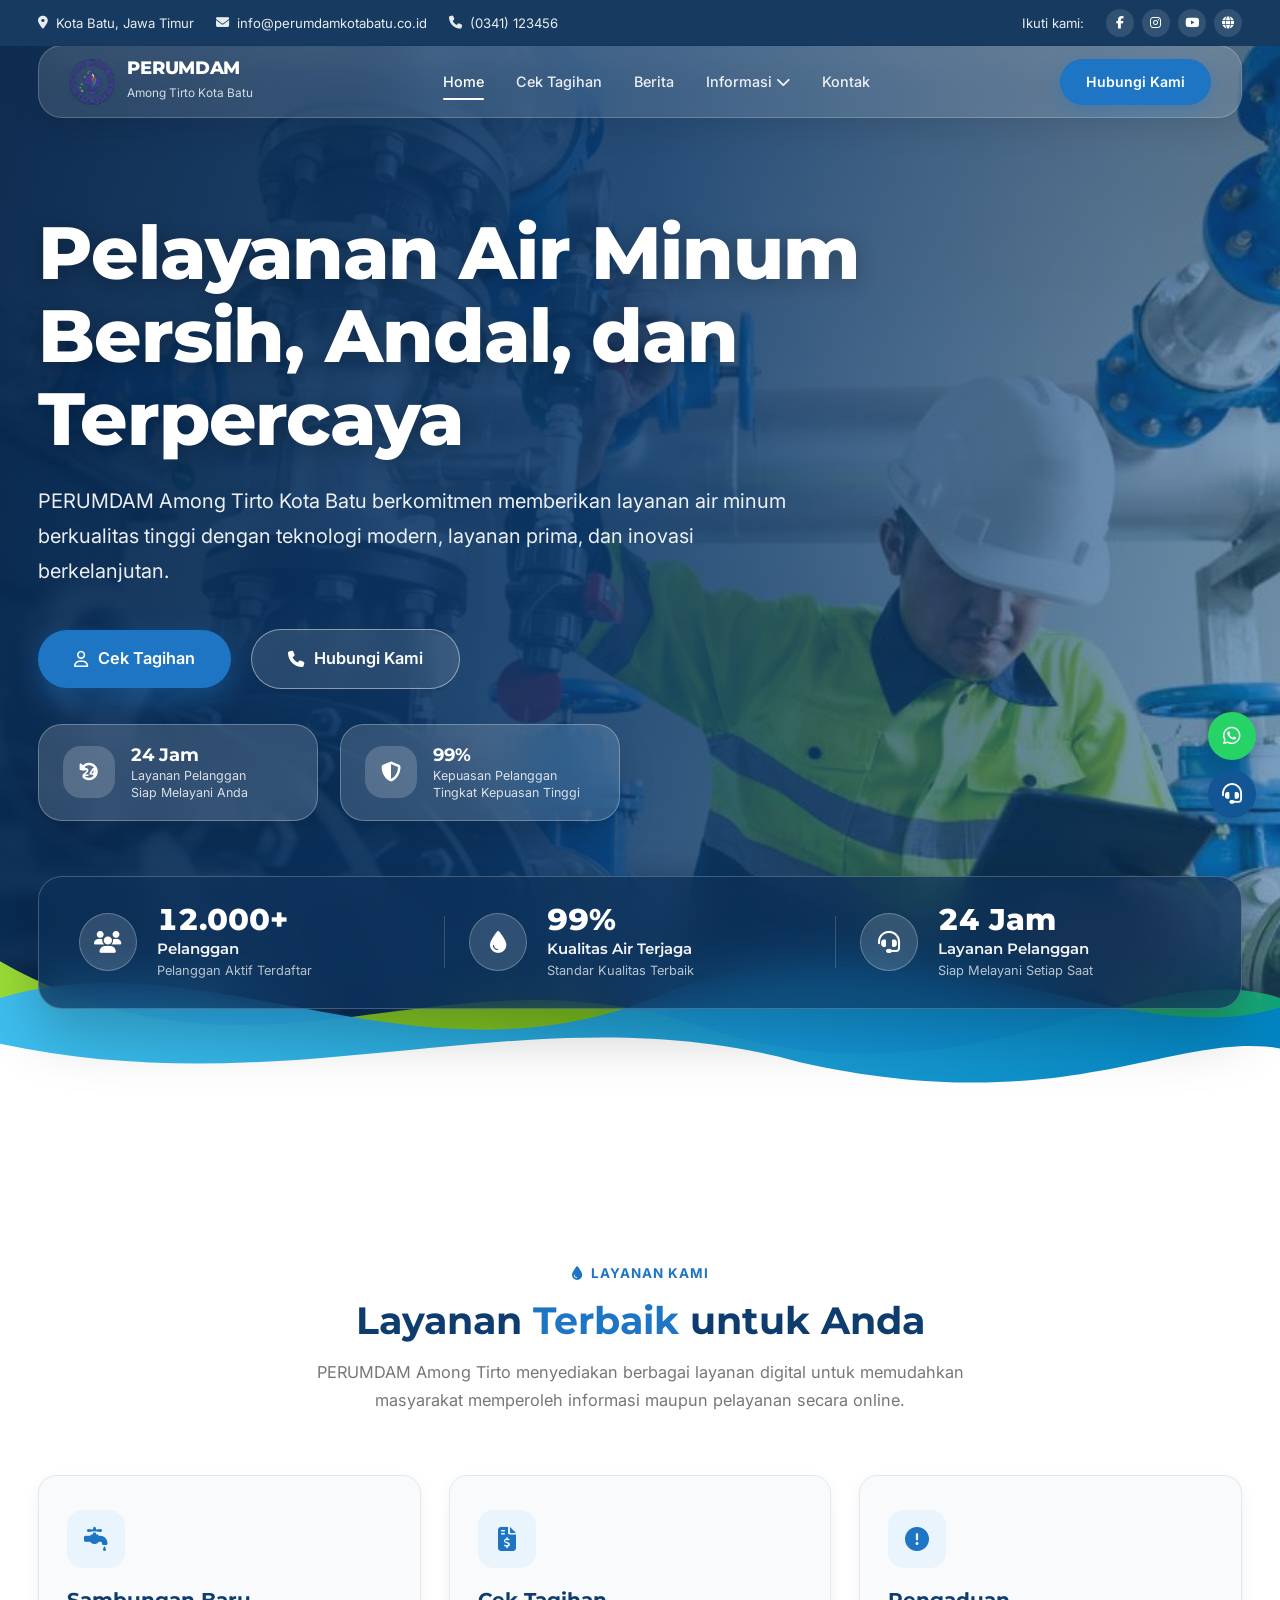
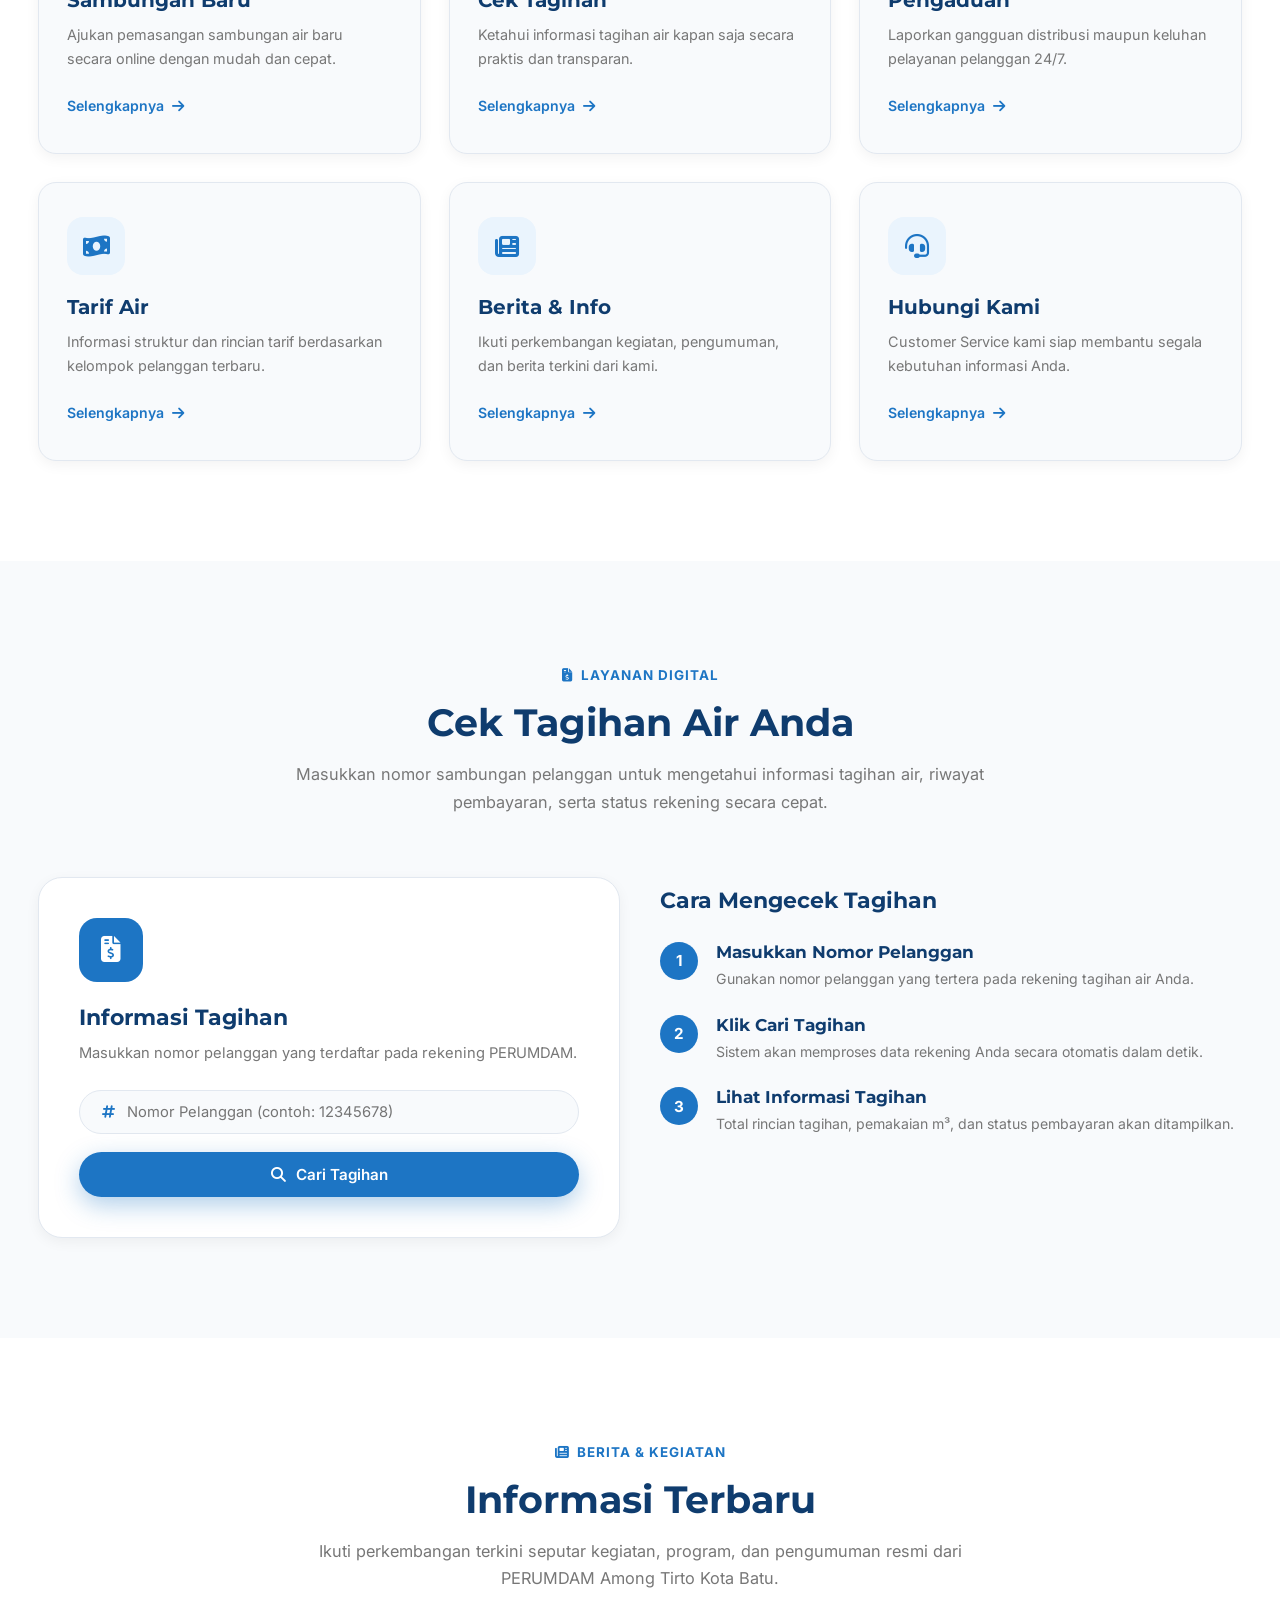
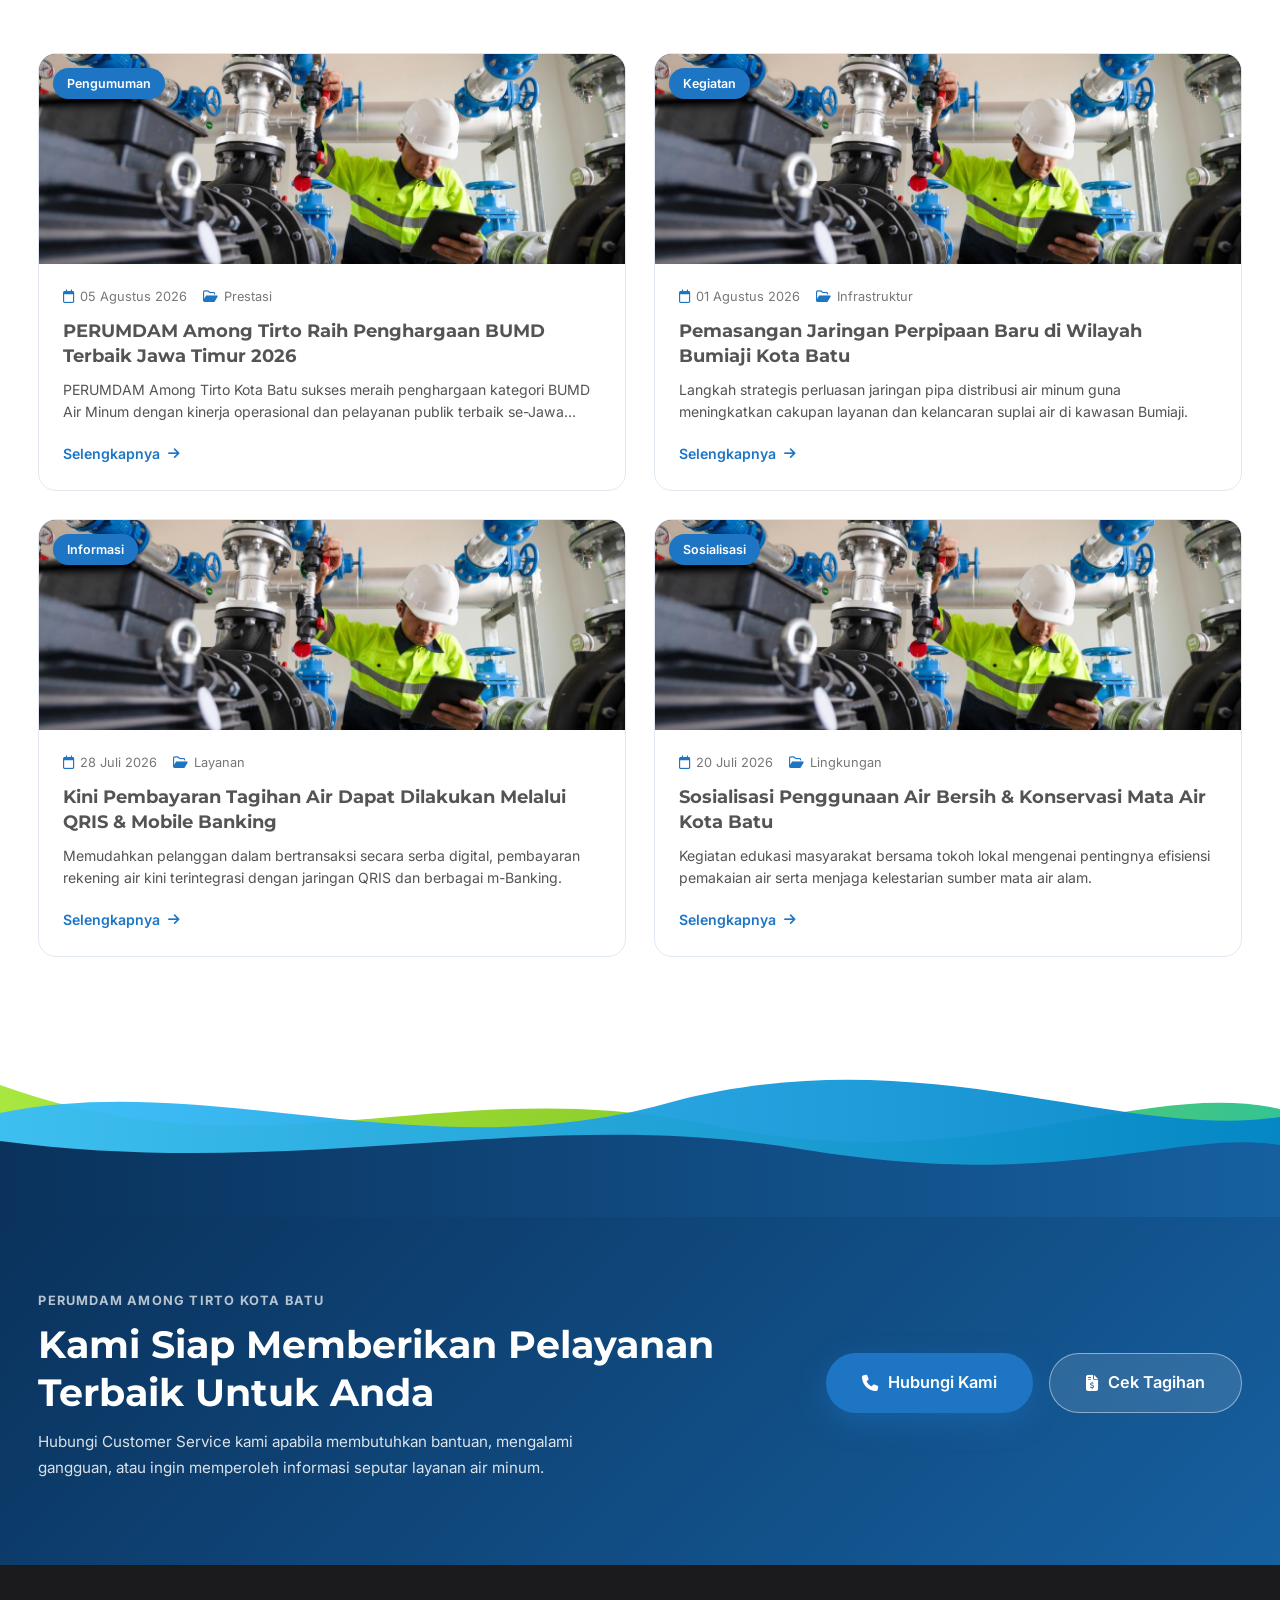
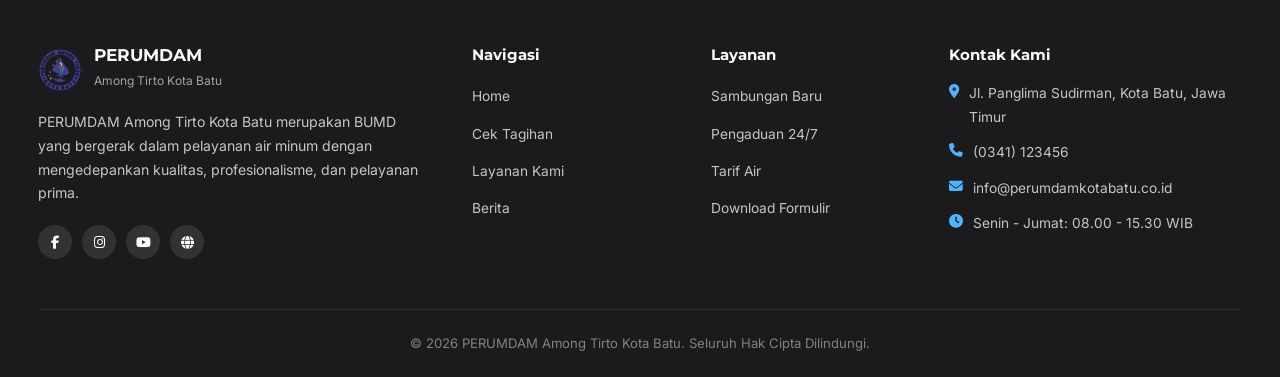
==== index.html @ b715a470 "first commit" ====
<!DOCTYPE html>
<html lang="id">

<head>

    <meta charset="UTF-8">

    <meta name="viewport" content="width=device-width, initial-scale=1.0">

    <title>PERUMDAM Among Tirto Kota Batu</title>

    <meta name="description" content="Website Resmi PERUMDAM Among Tirto Kota Batu">

    <link rel="icon" href="assets/images/logo-pdam.png">

    <!-- Font -->

    <link rel="preconnect" href="https://fonts.googleapis.com">

    <link rel="preconnect" href="https://fonts.gstatic.com" crossorigin>

    <link
        href="https://fonts.googleapis.com/css2?family=Montserrat:wght@500;600;700;800&family=Inter:wght@300;400;500;600;700&display=swap"
        rel="stylesheet">

    <!-- Font Awesome -->

    <link rel="stylesheet" href="https://cdnjs.cloudflare.com/ajax/libs/font-awesome/6.7.2/css/all.min.css">

    <!-- CSS -->

    <link rel="stylesheet" href="assets/css/style.css">

</head>

<body>

    <!-- ==========================================
                    LOADER
    =========================================== -->

    <div class="loader">

        <span></span>

        <p>Memuat Website...</p>

    </div>

    <!-- ==========================================
                SCROLL PROGRESS
    =========================================== -->

    <div class="scroll-progress"></div>

    <!-- ==========================================
                    TOPBAR
    =========================================== -->

    <div class="topbar">

        <div class="container topbar-content">

            <div class="topbar-left">

                <span>

                    <i class="fa-solid fa-location-dot"></i>

                    Kota Batu, Jawa Timur

                </span>

                <a href="mailto:info@perumdamkotabatu.co.id">

                    <i class="fa-solid fa-envelope"></i>

                    info@perumdamkotabatu.co.id

                </a>

                <a href="tel:0341123456">

                    <i class="fa-solid fa-phone"></i>

                    (0341) 123456

                </a>

            </div>

            <div class="topbar-right">

                <span>Ikuti kami:</span>

                <div class="social-media">

                    <a href="#" aria-label="Facebook">

                        <i class="fab fa-facebook-f"></i>

                    </a>

                    <a href="#" aria-label="Instagram">

                        <i class="fab fa-instagram"></i>

                    </a>

                    <a href="#" aria-label="Youtube">

                        <i class="fab fa-youtube"></i>

                    </a>

                    <a href="#" aria-label="Website">

                        <i class="fa-solid fa-globe"></i>

                    </a>

                </div>

            </div>

        </div>

    </div>

    <!-- ==========================================
                    HEADER
    =========================================== -->

    <header class="header">

        <div class="container">

            <nav class="navbar">

                <!-- Brand -->

                <a href="#home" class="brand">

                    <img src="assets/images/logo-pdam.png" alt="PERUMDAM Logo">

                    <div class="brand-text">

                        <h2>PERUMDAM</h2>

                        <span>Among Tirto Kota Batu</span>

                    </div>

                </a>

                <!-- Menu -->

                <ul class="nav-menu">

                    <li>

                        <a href="#home" class="active">

                            Home

                        </a>

                    </li>

                    <li>

                        <a href="#billing">

                            Cek Tagihan

                        </a>

                    </li>

                    <li>

                        <a href="#news">

                            Berita

                        </a>

                    </li>

                    <li class="dropdown">

                        <a href="#">

                            Informasi

                            <i class="fa-solid fa-chevron-down"></i>

                        </a>

                        <ul class="dropdown-menu">

                            <li>

                                <a href="profil.html">

                                    <div class="dropdown-icon">
                                        <i class="fa-solid fa-building-user"></i>
                                    </div>

                                    <div class="dropdown-text">
                                        <span>Profil Perusahaan</span>
                                        <small>Visi, misi &amp; sejarah PERUMDAM</small>
                                    </div>

                                </a>

                            </li>

                            <li>

                                <a href="struktur.html">

                                    <div class="dropdown-icon">
                                        <i class="fa-solid fa-sitemap"></i>
                                    </div>

                                    <div class="dropdown-text">
                                        <span>Struktur Organisasi</span>
                                        <small>Bagan manajemen &amp; jajaran direksi</small>
                                    </div>

                                </a>

                            </li>

                            <li>

                                <a href="tarif.html">

                                    <div class="dropdown-icon">
                                        <i class="fa-solid fa-droplet"></i>
                                    </div>

                                    <div class="dropdown-text">
                                        <span>Tarif Air</span>
                                        <small>Golongan &amp; rincian tarif pelanggan</small>
                                    </div>

                                </a>

                            </li>

                            <li>

                                <a href="pengumuman.html">

                                    <div class="dropdown-icon">
                                        <i class="fa-solid fa-bullhorn"></i>
                                    </div>

                                    <div class="dropdown-text">
                                        <span>Pengumuman</span>
                                        <small>Informasi resmi &amp; edaran terbaru</small>
                                    </div>

                                </a>

                            </li>

                        </ul>

                    </li>

                    <li>

                        <a href="#footer">

                            Kontak

                        </a>

                    </li>

                </ul>

                <!-- CTA -->

                <a href="#footer" class="btn-navbar-cta">

                    Hubungi Kami

                </a>

                <!-- Mobile -->

                <div class="hamburger">

                    <span></span>

                    <span></span>

                    <span></span>

                </div>

            </nav>

        </div>

    </header>

    <!-- ==========================================
                    HERO
    =========================================== -->

    <section id="home" class="hero">

        <!-- Background Image Layer -->

        <div class="hero-bg"></div>

        <!-- Gradient Overlay Layer -->

        <div class="hero-overlay"></div>

        <div class="container hero-container">

            <div class="hero-content">

                <!-- LEFT SIDE -->

                <div class="hero-left">


                    <h1>

                        Pelayanan Air Minum

                        Bersih, Andal,

                        dan Terpercaya

                    </h1>

                    <p>

                        PERUMDAM Among Tirto Kota Batu berkomitmen memberikan
                        layanan air minum berkualitas tinggi dengan teknologi modern,
                        layanan prima, dan inovasi berkelanjutan.

                    </p>

                    <div class="hero-button">

                        <a href="#billing" class="btn-hero-primary">

                            <i class="fa-regular fa-user"></i>

                            Cek Tagihan

                        </a>

                        <a href="#footer" class="btn-hero-glass">

                            <i class="fa-solid fa-phone"></i>

                            Hubungi Kami

                        </a>

                    </div>

                </div>

                <!-- RIGHT SIDE — Floating Cards -->

                <div class="hero-right-cards">

                    <!-- Floating Card 1 -->

                    <div class="glass-card card-24h">

                        <div class="glass-card-icon">

                            <i class="fa-solid fa-rotate-left"></i>

                            <span>24</span>

                        </div>

                        <div class="glass-card-info">

                            <h4>24 Jam</h4>

                            <p>Layanan Pelanggan<br>Siap Melayani Anda</p>

                        </div>

                    </div>

                    <!-- Floating Card 2 -->

                    <div class="glass-card card-satisfaction">

                        <div class="glass-card-icon">

                            <i class="fa-solid fa-shield-halved"></i>

                        </div>

                        <div class="glass-card-info">

                            <h4>99%</h4>

                            <p>Kepuasan Pelanggan<br>Tingkat Kepuasan Tinggi</p>

                        </div>

                    </div>

                </div>

            </div>

            <!-- HERO GLASS PANEL (Overlap Main Panel) -->

            <div class="hero-glass-panel">

                <div class="hero-stat-item">

                    <div class="hero-stat-icon">

                        <i class="fa-solid fa-users"></i>

                    </div>

                    <div class="hero-stat-text">

                        <h3 class="hero-stat-counter" data-target="12000" data-suffix="+" data-separator=".">0</h3>

                        <h4>Pelanggan</h4>

                        <p>Pelanggan Aktif Terdaftar</p>

                    </div>

                </div>

                <div class="hero-stat-divider"></div>

                <div class="hero-stat-item">

                    <div class="hero-stat-icon">

                        <i class="fa-solid fa-droplet"></i>

                    </div>

                    <div class="hero-stat-text">

                        <h3 class="hero-stat-counter" data-target="99" data-suffix="%">0</h3>

                        <h4>Kualitas Air Terjaga</h4>

                        <p>Standar Kualitas Terbaik</p>

                    </div>

                </div>

                <div class="hero-stat-divider"></div>

                <div class="hero-stat-item">

                    <div class="hero-stat-icon">

                        <i class="fa-solid fa-headset"></i>

                    </div>

                    <div class="hero-stat-text">

                        <h3 class="hero-stat-counter" data-target="24" data-suffix=" Jam">0</h3>

                        <h4>Layanan Pelanggan</h4>

                        <p>Siap Melayani Setiap Saat</p>

                    </div>

                </div>

            </div>

        </div>

        <!-- Multi-Layer 3-Color Wave Divider -->

        <div class="hero-wave">

            <svg viewBox="0 0 1440 240" preserveAspectRatio="none" xmlns="http://www.w3.org/2000/svg">

                <defs>

                    <!-- Layer 1: Fresh Lime-Emerald Accent Gradient -->
                    <linearGradient id="hero-wave-lime-grad" x1="0%" y1="0%" x2="100%" y2="0%">

                        <stop offset="0%" stop-color="#A3E635" stop-opacity="0.95" />

                        <stop offset="45%" stop-color="#84CC16" stop-opacity="0.9" />

                        <stop offset="100%" stop-color="#10B981" stop-opacity="0.85" />

                    </linearGradient>

                    <!-- Layer 2: Ocean Cyan-Blue Gradient -->
                    <linearGradient id="hero-wave-cyan-grad" x1="0%" y1="0%" x2="100%" y2="0%">

                        <stop offset="0%" stop-color="#38BDF8" stop-opacity="0.95" />

                        <stop offset="100%" stop-color="#0284C7" stop-opacity="0.95" />

                    </linearGradient>

                </defs>

                <!-- Layer 1 (Back Accent): Lime-Green Wave -->

                <path fill="url(#hero-wave-lime-grad)"
                    d="M0,20 C300,185 500,-10 800,95 C1100,185 1280,10 1440,60 L1440,240 L0,240 Z">

                </path>

                <!-- Layer 2 (Middle): Ocean Cyan-Blue Wave -->

                <path fill="url(#hero-wave-cyan-grad)"
                    d="M0,60 C240,-10 480,175 760,50 C1040,-45 1260,125 1440,70 L1440,240 L0,240 Z">

                </path>

                <!-- Layer 3 (Foreground): Solid White Wave (Matches Services Background) -->

                <path fill="#ffffff" d="M0,110 C340,180 600,50 900,130 C1200,195 1320,95 1440,115 L1440,240 L0,240 Z">

                </path>

            </svg>

        </div>

    </section>

    <!-- ======================================================
                    SERVICES SECTION
    ======================================================= -->

    <section id="services" class="services">

        <div class="container">

            <div class="section-heading fade-up">

                <span class="section-badge">

                    <i class="fa-solid fa-droplet"></i>

                    LAYANAN KAMI

                </span>

                <h2>

                    Layanan <span class="highlight-blue">Terbaik</span> untuk Anda

                </h2>

                <p>

                    PERUMDAM Among Tirto menyediakan berbagai layanan digital
                    untuk memudahkan masyarakat memperoleh informasi maupun pelayanan secara online.

                </p>

            </div>

            <div class="service-grid">

                <!-- CARD 1 -->

                <article class="service-card fade-up delay-1">

                    <div class="service-icon">

                        <i class="fa-solid fa-faucet-drip"></i>

                    </div>

                    <h3>Sambungan Baru</h3>

                    <p>Ajukan pemasangan sambungan air baru secara online dengan mudah dan cepat.</p>

                    <a href="#">

                        Selengkapnya

                        <i class="fa-solid fa-arrow-right"></i>

                    </a>

                </article>

                <!-- CARD 2 -->

                <article class="service-card fade-up delay-2">

                    <div class="service-icon">

                        <i class="fa-solid fa-file-invoice-dollar"></i>

                    </div>

                    <h3>Cek Tagihan</h3>

                    <p>Ketahui informasi tagihan air kapan saja secara praktis dan transparan.</p>

                    <a href="#billing">

                        Selengkapnya

                        <i class="fa-solid fa-arrow-right"></i>

                    </a>

                </article>

                <!-- CARD 3 -->

                <article class="service-card fade-up delay-3">

                    <div class="service-icon">

                        <i class="fa-solid fa-circle-exclamation"></i>

                    </div>

                    <h3>Pengaduan</h3>

                    <p>Laporkan gangguan distribusi maupun keluhan pelayanan pelanggan 24/7.</p>

                    <a href="#">

                        Selengkapnya

                        <i class="fa-solid fa-arrow-right"></i>

                    </a>

                </article>

                <!-- CARD 4 -->

                <article class="service-card fade-up delay-1">

                    <div class="service-icon">

                        <i class="fa-solid fa-money-bill-wave"></i>

                    </div>

                    <h3>Tarif Air</h3>

                    <p>Informasi struktur dan rincian tarif berdasarkan kelompok pelanggan terbaru.</p>

                    <a href="#">

                        Selengkapnya

                        <i class="fa-solid fa-arrow-right"></i>

                    </a>

                </article>

                <!-- CARD 5 -->

                <article class="service-card fade-up delay-2">

                    <div class="service-icon">

                        <i class="fa-solid fa-newspaper"></i>

                    </div>

                    <h3>Berita &amp; Info</h3>

                    <p>Ikuti perkembangan kegiatan, pengumuman, dan berita terkini dari kami.</p>

                    <a href="#news">

                        Selengkapnya

                        <i class="fa-solid fa-arrow-right"></i>

                    </a>

                </article>

                <!-- CARD 6 -->

                <article class="service-card fade-up delay-3">

                    <div class="service-icon">

                        <i class="fa-solid fa-headset"></i>

                    </div>

                    <h3>Hubungi Kami</h3>

                    <p>Customer Service kami siap membantu segala kebutuhan informasi Anda.</p>

                    <a href="#">

                        Selengkapnya

                        <i class="fa-solid fa-arrow-right"></i>

                    </a>

                </article>

            </div>

        </div>

    </section>

    <!-- ======================================================
                    BILLING SECTION
    ======================================================= -->

    <section id="billing" class="billing">

        <div class="container">

            <div class="section-heading fade-up">

                <span class="section-badge">

                    <i class="fa-solid fa-file-invoice-dollar"></i>

                    LAYANAN DIGITAL

                </span>

                <h2>Cek Tagihan Air Anda</h2>

                <p>

                    Masukkan nomor sambungan pelanggan untuk mengetahui informasi tagihan air,
                    riwayat pembayaran, serta status rekening secara cepat.

                </p>

            </div>

            <div class="billing-grid">

                <div class="billing-card fade-up">

                    <div class="billing-icon">

                        <i class="fa-solid fa-file-invoice-dollar"></i>

                    </div>

                    <h3>Informasi Tagihan</h3>

                    <p>Masukkan nomor pelanggan yang terdaftar pada rekening PERUMDAM.</p>

                    <form onsubmit="event.preventDefault();">

                        <div class="input-box">

                            <i class="fa-solid fa-hashtag"></i>

                            <input type="text" placeholder="Nomor Pelanggan (contoh: 12345678)">

                        </div>

                        <button type="submit" class="btn-primary">

                            <i class="fa-solid fa-magnifying-glass"></i>

                            Cari Tagihan

                        </button>

                    </form>

                </div>

                <div class="billing-information fade-up">

                    <h3>Cara Mengecek Tagihan</h3>

                    <div class="step">

                        <div class="step-number">1</div>

                        <div>

                            <h4>Masukkan Nomor Pelanggan</h4>

                            <p>Gunakan nomor pelanggan yang tertera pada rekening tagihan air Anda.</p>

                        </div>

                    </div>

                    <div class="step">

                        <div class="step-number">2</div>

                        <div>

                            <h4>Klik Cari Tagihan</h4>

                            <p>Sistem akan memproses data rekening Anda secara otomatis dalam detik.</p>

                        </div>

                    </div>

                    <div class="step">

                        <div class="step-number">3</div>

                        <div>

                            <h4>Lihat Informasi Tagihan</h4>

                            <p>Total rincian tagihan, pemakaian m³, dan status pembayaran akan ditampilkan.</p>

                        </div>

                    </div>

                </div>

            </div>

        </div>

    </section>

    <!-- ======================================================
                    NEWS SECTION
    ======================================================= -->

    <section id="news" class="news">

        <div class="container">

            <div class="section-heading fade-up">

                <span class="section-badge">

                    <i class="fa-solid fa-newspaper"></i>

                    BERITA &amp; KEGIATAN

                </span>

                <h2>Informasi Terbaru</h2>

                <p>

                    Ikuti perkembangan terkini seputar kegiatan, program, dan pengumuman
                    resmi dari PERUMDAM Among Tirto Kota Batu.

                </p>

            </div>

            <div class="news-grid">

                <!-- CARD 1 -->
                <article class="news-item fade-up delay-1">

                    <div class="news-img-wrapper">

                        <img src="assets/images/news-1.jpg" alt="Penghargaan BUMD"
                            onerror="this.src='assets/images/hero.jpg'; this.onerror=null;">

                        <div class="news-badge">Pengumuman</div>

                    </div>

                    <div class="news-content">

                        <div class="news-meta">

                            <span><i class="fa-regular fa-calendar"></i> 05 Agustus 2026</span>

                            <span><i class="fa-regular fa-folder-open"></i> Prestasi</span>

                        </div>

                        <h4>PERUMDAM Among Tirto Raih Penghargaan BUMD Terbaik Jawa Timur 2026</h4>

                        <p>PERUMDAM Among Tirto Kota Batu sukses meraih penghargaan kategori BUMD Air Minum dengan
                            kinerja operasional dan pelayanan publik terbaik se-Jawa Timur.</p>

                        <a href="artikel.html" class="news-link">

                            Selengkapnya

                            <i class="fa-solid fa-arrow-right"></i>

                        </a>

                    </div>

                </article>

                <!-- CARD 2 -->
                <article class="news-item fade-up delay-2">

                    <div class="news-img-wrapper">

                        <img src="assets/images/news-2.jpg" alt="Pemasangan Perpipaan"
                            onerror="this.src='assets/images/hero.jpg'; this.onerror=null;">

                        <div class="news-badge">Kegiatan</div>

                    </div>

                    <div class="news-content">

                        <div class="news-meta">

                            <span><i class="fa-regular fa-calendar"></i> 01 Agustus 2026</span>

                            <span><i class="fa-regular fa-folder-open"></i> Infrastruktur</span>

                        </div>

                        <h4>Pemasangan Jaringan Perpipaan Baru di Wilayah Bumiaji Kota Batu</h4>

                        <p>Langkah strategis perluasan jaringan pipa distribusi air minum guna meningkatkan cakupan
                            layanan dan kelancaran suplai air di kawasan Bumiaji.</p>

                        <a href="artikel.html" class="news-link">

                            Selengkapnya

                            <i class="fa-solid fa-arrow-right"></i>

                        </a>

                    </div>

                </article>

                <!-- CARD 3 -->
                <article class="news-item fade-up delay-1">

                    <div class="news-img-wrapper">

                        <img src="assets/images/news-3.jpg" alt="Pembayaran Digital QRIS"
                            onerror="this.src='assets/images/hero.jpg'; this.onerror=null;">

                        <div class="news-badge">Informasi</div>

                    </div>

                    <div class="news-content">

                        <div class="news-meta">

                            <span><i class="fa-regular fa-calendar"></i> 28 Juli 2026</span>

                            <span><i class="fa-regular fa-folder-open"></i> Layanan</span>

                        </div>

                        <h4>Kini Pembayaran Tagihan Air Dapat Dilakukan Melalui QRIS &amp; Mobile Banking</h4>

                        <p>Memudahkan pelanggan dalam bertransaksi secara serba digital, pembayaran rekening air kini
                            terintegrasi dengan jaringan QRIS dan berbagai m-Banking.</p>

                        <a href="artikel.html" class="news-link">

                            Selengkapnya

                            <i class="fa-solid fa-arrow-right"></i>

                        </a>

                    </div>

                </article>

                <!-- CARD 4 -->
                <article class="news-item fade-up delay-2">

                    <div class="news-img-wrapper">

                        <img src="assets/images/news-4.jpg" alt="Sosialisasi Air Bersih"
                            onerror="this.src='assets/images/hero.jpg'; this.onerror=null;">

                        <div class="news-badge">Sosialisasi</div>

                    </div>

                    <div class="news-content">

                        <div class="news-meta">

                            <span><i class="fa-regular fa-calendar"></i> 20 Juli 2026</span>

                            <span><i class="fa-regular fa-folder-open"></i> Lingkungan</span>

                        </div>

                        <h4>Sosialisasi Penggunaan Air Bersih &amp; Konservasi Mata Air Kota Batu</h4>

                        <p>Kegiatan edukasi masyarakat bersama tokoh lokal mengenai pentingnya efisiensi pemakaian air
                            serta menjaga kelestarian sumber mata air alam.</p>

                        <a href="artikel.html" class="news-link">

                            Selengkapnya

                            <i class="fa-solid fa-arrow-right"></i>

                        </a>

                    </div>

                </article>

            </div>

        </div>

    </section>

    <!-- ======================================================
                    CTA WAVE DIVIDER (REVERSED 3-COLOR)
    ======================================================= -->

    <div class="cta-wave-top">

        <svg viewBox="0 0 1440 200" preserveAspectRatio="none" xmlns="http://www.w3.org/2000/svg">

            <defs>

                <!-- Layer 1: Fresh Lime-Emerald Accent Gradient -->
                <linearGradient id="cta-wave-lime-grad" x1="0%" y1="0%" x2="100%" y2="0%">

                    <stop offset="0%" stop-color="#A3E635" stop-opacity="0.95" />

                    <stop offset="45%" stop-color="#84CC16" stop-opacity="0.9" />

                    <stop offset="100%" stop-color="#10B981" stop-opacity="0.85" />

                </linearGradient>

                <!-- Layer 2: Ocean Cyan-Blue Gradient -->
                <linearGradient id="cta-wave-cyan-grad" x1="0%" y1="0%" x2="100%" y2="0%">

                    <stop offset="0%" stop-color="#38BDF8" stop-opacity="0.95" />

                    <stop offset="100%" stop-color="#0284C7" stop-opacity="0.95" />

                    <!-- Layer 3: Matching CTA Section Background Gradient -->
                    <linearGradient id="cta-wave-main-grad" x1="0%" y1="0%" x2="100%" y2="0%">

                        <stop offset="0%" stop-color="#0A325C" />

                        <stop offset="100%" stop-color="#1660A0" />

                    </linearGradient>

            </defs>

            <!-- Layer 1 (Back Accent): Lime-Green Wave -->

            <path fill="url(#cta-wave-lime-grad)"
                d="M0,35 C300,155 500,15 800,85 C1100,155 1280,25 1440,65 L1440,200 L0,200 Z">

            </path>

            <!-- Layer 2 (Middle): Ocean Cyan Blue Wave -->

            <path fill="url(#cta-wave-cyan-grad)"
                d="M0,70 C240,15 480,145 760,55 C1040,-25 1260,105 1440,75 L1440,200 L0,200 Z">

            </path>

            <!-- Layer 3 (Foreground): Matches CTA Background Gradient Seamlessly -->

            <path fill="url(#cta-wave-main-grad)"
                d="M0,105 C340,155 600,60 900,115 C1200,170 1320,90 1440,110 L1440,200 L0,200 Z">

            </path>

        </svg>

    </div>

    <!-- ======================================================
                    CTA SECTION
    ======================================================= -->

    <section class="cta">

        <div class="container">

            <div class="cta-wrapper">

                <div class="cta-left">

                    <span>PERUMDAM AMONG TIRTO KOTA BATU</span>

                    <h2>Kami Siap Memberikan Pelayanan Terbaik Untuk Anda</h2>

                    <p>

                        Hubungi Customer Service kami apabila membutuhkan bantuan, mengalami gangguan,
                        atau ingin memperoleh informasi seputar layanan air minum.

                    </p>

                </div>

                <div class="cta-right">

                    <a href="#footer" class="btn-hero-primary">

                        <i class="fa-solid fa-phone"></i>

                        Hubungi Kami

                    </a>

                    <a href="#billing" class="btn-hero-glass">

                        <i class="fa-solid fa-file-invoice-dollar"></i>

                        Cek Tagihan

                    </a>

                </div>

            </div>

        </div>

    </section>

    <!-- ======================================================
                    FOOTER
    ======================================================= -->

    <footer id="footer" class="footer">

        <div class="container">

            <div class="footer-grid">

                <div class="footer-company">

                    <div class="footer-logo">

                        <img src="assets/images/logo-pdam.png" alt="Logo PERUMDAM">

                        <div>

                            <h3>PERUMDAM</h3>

                            <span>Among Tirto Kota Batu</span>

                        </div>

                    </div>

                    <p>

                        PERUMDAM Among Tirto Kota Batu merupakan BUMD yang bergerak dalam
                        pelayanan air minum dengan mengedepankan kualitas, profesionalisme,
                        dan pelayanan prima.

                    </p>

                    <div class="footer-social">

                        <a href="#" aria-label="Facebook">

                            <i class="fab fa-facebook-f"></i>

                        </a>

                        <a href="#" aria-label="Instagram">

                            <i class="fab fa-instagram"></i>

                        </a>

                        <a href="#" aria-label="Youtube">

                            <i class="fab fa-youtube"></i>

                        </a>

                        <a href="#" aria-label="Website">

                            <i class="fa-solid fa-globe"></i>

                        </a>

                    </div>

                </div>

                <div class="footer-menu">

                    <h4>Navigasi</h4>

                    <ul>

                        <li><a href="#home">Home</a></li>

                        <li><a href="#billing">Cek Tagihan</a></li>

                        <li><a href="#services">Layanan Kami</a></li>

                        <li><a href="#news">Berita</a></li>

                    </ul>

                </div>

                <div class="footer-menu">

                    <h4>Layanan</h4>

                    <ul>

                        <li><a href="#">Sambungan Baru</a></li>

                        <li><a href="#">Pengaduan 24/7</a></li>

                        <li><a href="#">Tarif Air</a></li>

                        <li><a href="#">Download Formulir</a></li>

                    </ul>

                </div>

                <div class="footer-contact">

                    <h4>Kontak Kami</h4>

                    <ul>

                        <li>

                            <i class="fa-solid fa-location-dot"></i>

                            Jl. Panglima Sudirman, Kota Batu, Jawa Timur

                        </li>

                        <li>

                            <i class="fa-solid fa-phone"></i>

                            (0341) 123456

                        </li>

                        <li>

                            <i class="fa-solid fa-envelope"></i>

                            info@perumdamkotabatu.co.id

                        </li>

                        <li>

                            <i class="fa-solid fa-clock"></i>

                            Senin - Jumat: 08.00 - 15.30 WIB

                        </li>

                    </ul>

                </div>

            </div>

            <div class="copyright">

                &copy; 2026 PERUMDAM Among Tirto Kota Batu. Seluruh Hak Cipta Dilindungi.

            </div>

        </div>

    </footer>

    <!-- ==========================================
            FLOATING BUTTONS (Pojok Kanan Bawah)
    =========================================== -->

    <a href="https://wa.me/628123456789" class="floating-whatsapp" target="_blank" aria-label="WhatsApp CS">

        <i class="fab fa-whatsapp"></i>

    </a>

    <a href="#footer" class="floating-help" aria-label="Help Center">

        <i class="fa-solid fa-headset"></i>

    </a>

    <a href="#home" class="back-to-top" aria-label="Back to Top">

        <i class="fa-solid fa-arrow-up"></i>

    </a>

    <!-- ==========================================
            JAVASCRIPT
    =========================================== -->

    <script src="assets/js/script.js"></script>

</body>

</html>
---- assets/css/style.css ----
/* ============================================================
   PERUMDAM AMONG TIRTO KOTA BATU — Official Stylesheet
   Design Standard: Corporate Premium, Glassmorphism, Modern
   ============================================================ */

/* ------------------------------------------------------------
   01. GOOGLE FONTS
   ------------------------------------------------------------ */
@import url('https://fonts.googleapis.com/css2?family=Montserrat:wght@500;600;700;800&family=Inter:wght@300;400;500;600;700&display=swap');

/* ------------------------------------------------------------
   02. CSS VARIABLES
   ------------------------------------------------------------ */
:root {
    --primary:          #1D75C4;
    --primary-dark:     #0E4B82;
    --primary-light:    #4DB5FF;
    --heading:          #0F3C6E;
    --text:             #545454;
    --text-muted:       #777777;

    --dark:             #1B1B1E;
    --white:            #FFFFFF;
    --bg-light:         #F8FAFC;
    --border-color:     #E2E8F0;

    --radius-sm:        12px;
    --radius-md:        18px;
    --radius-lg:        24px;
    --radius-pill:      999px;

    --shadow-sm:        0 4px 14px rgba(0, 0, 0, 0.05);
    --shadow-md:        0 10px 30px rgba(0, 0, 0, 0.08);
    --shadow-lg:        0 20px 50px rgba(0, 0, 0, 0.12);

    --transition:       all 0.3s ease;
    --max-width:        1380px;
}

/* ------------------------------------------------------------
   03. RESET & BASE STYLES
   ------------------------------------------------------------ */
*, *::before, *::after {
    margin: 0;
    padding: 0;
    box-sizing: border-box;
}

html {
    scroll-behavior: smooth;
}

body {
    font-family: 'Inter', sans-serif;
    font-size: 16px;
    color: var(--text);
    background-color: var(--bg-light);
    line-height: 1.7;
    overflow-x: hidden;
}

img {
    display: block;
    max-width: 100%;
}

a {
    color: inherit;
    text-decoration: none;
}

button {
    border: none;
    background: none;
    cursor: pointer;
    font-family: inherit;
}

input {
    border: none;
    outline: none;
    font-family: inherit;
}

ul {
    list-style: none;
}

section {
    position: relative;
    padding: 100px 0;
}

/* ------------------------------------------------------------
   04. TYPOGRAPHY & UTILITY
   ------------------------------------------------------------ */
h1, h2, h3, h4, h5 {
    font-family: 'Montserrat', sans-serif;
    color: var(--heading);
    line-height: 1.25;
    font-weight: 700;
}

h1 { font-size: clamp(2.5rem, 4.5vw, 4.2rem); }
h2 { font-size: clamp(1.8rem, 3vw, 2.6rem); }
h3 { font-size: 1.35rem; }
h4 { font-size: 1.05rem; }

.container {
    width: min(94%, var(--max-width));
    margin-inline: auto;
}

.text-center { text-align: center; }
.highlight-blue { color: var(--primary); }

.fade-up {
    opacity: 0;
    transform: translateY(30px);
    transition: opacity 0.7s ease, transform 0.7s ease;
}

.fade-up.show {
    opacity: 1;
    transform: translateY(0);
}

.delay-1 { transition-delay: 0.12s; }
.delay-2 { transition-delay: 0.24s; }
.delay-3 { transition-delay: 0.36s; }

/* ------------------------------------------------------------
   05. BUTTON STYLES
   ------------------------------------------------------------ */
.btn-primary {
    display: inline-flex;
    align-items: center;
    justify-content: center;
    gap: 10px;
    background: var(--primary);
    color: var(--white);
    padding: 13px 30px;
    border-radius: var(--radius-pill);
    font-weight: 600;
    font-size: 0.95rem;
    box-shadow: 0 8px 24px rgba(29, 117, 196, 0.35);
    transition: var(--transition);
}

.btn-primary:hover {
    background: #1664AB;
    transform: translateY(-2px);
    box-shadow: 0 12px 30px rgba(29, 117, 196, 0.45);
}

.btn-hero-primary {
    display: inline-flex;
    align-items: center;
    justify-content: center;
    gap: 10px;
    background: var(--primary);
    color: var(--white);
    padding: 15px 36px;
    border-radius: var(--radius-pill);
    font-weight: 600;
    font-size: 1.02rem;
    box-shadow: 0 10px 28px rgba(29, 117, 196, 0.4);
    transition: var(--transition);
}

.btn-hero-primary:hover {
    background: #1765AC;
    transform: translateY(-3px);
    box-shadow: 0 14px 34px rgba(29, 117, 196, 0.55);
}

.btn-hero-glass {
    display: inline-flex;
    align-items: center;
    justify-content: center;
    gap: 10px;
    background: rgba(255, 255, 255, 0.12);
    backdrop-filter: blur(12px);
    -webkit-backdrop-filter: blur(12px);
    border: 1.5px solid rgba(255, 255, 255, 0.45);
    color: var(--white);
    padding: 15px 36px;
    border-radius: var(--radius-pill);
    font-weight: 600;
    font-size: 1.02rem;
    transition: var(--transition);
}

.btn-hero-glass:hover {
    background: rgba(255, 255, 255, 0.22);
    border-color: rgba(255, 255, 255, 0.75);
    transform: translateY(-3px);
}

.btn-navbar-cta {
    display: inline-flex;
    align-items: center;
    justify-content: center;
    background: var(--primary);
    color: var(--white);
    padding: 11px 26px;
    border-radius: var(--radius-pill);
    font-weight: 600;
    font-size: 0.88rem;
    box-shadow: 0 6px 20px rgba(29, 117, 196, 0.35);
    transition: var(--transition);
}

.btn-navbar-cta:hover {
    background: #1664AB;
    transform: translateY(-2px);
    box-shadow: 0 10px 26px rgba(29, 117, 196, 0.45);
}

/* ------------------------------------------------------------
   06. LOADER & SCROLL PROGRESS
   ------------------------------------------------------------ */
.loader {
    position: fixed;
    inset: 0;
    background: var(--white);
    display: flex;
    flex-direction: column;
    justify-content: center;
    align-items: center;
    gap: 16px;
    z-index: 99999;
    transition: opacity 0.6s ease, visibility 0.6s ease;
}

.loader.hide {
    opacity: 0;
    visibility: hidden;
}

.loader span {
    width: 54px;
    height: 54px;
    border-radius: 50%;
    border: 4px solid rgba(29, 117, 196, 0.15);
    border-top-color: var(--primary);
    animation: spin 1s linear infinite;
}

.loader p {
    font-weight: 600;
    color: var(--text);
    font-size: 0.9rem;
}

@keyframes spin {
    to { transform: rotate(360deg); }
}

.scroll-progress {
    position: fixed;
    top: 0;
    left: 0;
    height: 3px;
    width: 0;
    background: linear-gradient(90deg, var(--primary), var(--primary-light));
    z-index: 99999;
}

/* ------------------------------------------------------------
   07. TOPBAR
   ------------------------------------------------------------ */
.topbar {
    background: rgba(10, 48, 88, 0.95);
    color: rgba(255, 255, 255, 0.9);
    font-size: 0.82rem;
    padding: 9px 0;
    position: relative;
    z-index: 1000;
}

.topbar-content {
    display: flex;
    justify-content: space-between;
    align-items: center;
}

.topbar-left, .topbar-right {
    display: flex;
    align-items: center;
    gap: 22px;
}

.topbar-left a, .topbar-left span {
    display: flex;
    align-items: center;
    gap: 8px;
    transition: var(--transition);
}

.topbar-left a:hover {
    color: var(--white);
}

.social-media {
    display: flex;
    gap: 8px;
}

.social-media a {
    width: 28px;
    height: 28px;
    border-radius: 50%;
    background: rgba(255, 255, 255, 0.12);
    display: flex;
    align-items: center;
    justify-content: center;
    font-size: 0.78rem;
    color: var(--white);
    transition: var(--transition);
}

.social-media a:hover {
    background: var(--white);
    color: var(--primary-dark);
}

/* ------------------------------------------------------------
   08. HEADER & NAVBAR
   ------------------------------------------------------------ */
.header {
    position: fixed;
    width: 100%;
    top: 45px;
    left: 0;
    z-index: 999;
    padding: 0 0 10px;
    transition: top 0.4s ease, padding 0.4s ease, transform 0.4s ease;
}

.header.scrolled {
    top: 10px;
}

.navbar {
    background: rgba(255, 255, 255, 0.12);
    backdrop-filter: blur(20px);
    -webkit-backdrop-filter: blur(20px);
    border: 1px solid rgba(255, 255, 255, 0.20);
    border-radius: var(--radius-lg);
    padding: 12px 30px;
    display: flex;
    justify-content: space-between;
    align-items: center;
    box-shadow: 0 10px 30px rgba(0, 0, 0, 0.1);
    transition: var(--transition);
}

.header.scrolled .navbar {
    background: rgba(14, 52, 94, 0.94);
    box-shadow: 0 16px 40px rgba(0, 0, 0, 0.25);
    padding: 10px 26px;
}

.brand {
    display: flex;
    align-items: center;
    gap: 12px;
}

.brand img {
    width: 46px;
    height: auto;
}

.brand-text h2 {
    color: var(--white);
    font-size: 1.15rem;
    font-weight: 800;
    line-height: 1.1;
    letter-spacing: -0.3px;
}

.brand-text span {
    color: rgba(255, 255, 255, 0.8);
    font-size: 0.74rem;
}

.nav-menu {
    display: flex;
    align-items: center;
    gap: 32px;
}

.nav-menu > li {
    position: relative;
}

.nav-menu > li > a {
    color: rgba(255, 255, 255, 0.9);
    font-weight: 500;
    font-size: 0.9rem;
    position: relative;
    padding-bottom: 4px;
    transition: var(--transition);
}

.nav-menu > li > a::after {
    content: '';
    position: absolute;
    left: 0;
    bottom: -6px;
    width: 0;
    height: 2.5px;
    background: var(--white);
    border-radius: 2px;
    transition: width 0.3s ease;
}

.nav-menu > li:hover > a,
.nav-menu > li > a.active {
    color: var(--white);
}

.nav-menu > li:hover > a::after,
.nav-menu > li > a.active::after {
    width: 100%;
}

.dropdown-menu {
    position: absolute;
    top: calc(100% + 14px);
    left: 0;
    background: var(--white);
    min-width: 200px;
    border-radius: var(--radius-md);
    padding: 10px 0;
    opacity: 0;
    visibility: hidden;
    transform: translateY(8px);
    transition: var(--transition);
    box-shadow: var(--shadow-md);
    border: 1px solid var(--border-color);
}

.dropdown:hover .dropdown-menu {
    opacity: 1;
    visibility: visible;
    transform: translateY(0);
}

.dropdown-menu li a {
    display: block;
    padding: 9px 20px;
    color: var(--text);
    font-size: 0.88rem;
    transition: var(--transition);
}

.dropdown-menu li a:hover {
    background: #EEF6FF;
    color: var(--primary);
}

.hamburger {
    display: none;
    flex-direction: column;
    gap: 5px;
    width: 28px;
    cursor: pointer;
    position: relative;
    z-index: 1005;
    padding: 4px 0;
}

.hamburger span {
    display: block;
    height: 2.5px;
    background: var(--white);
    border-radius: 4px;
    transition: transform 0.35s ease, opacity 0.35s ease;
}

.hamburger.active span:nth-child(1) {
    transform: translateY(7.5px) rotate(45deg);
}

.hamburger.active span:nth-child(2) {
    opacity: 0;
}

.hamburger.active span:nth-child(3) {
    transform: translateY(-7.5px) rotate(-45deg);
}

/* ------------------------------------------------------------
   09. HERO SECTION (Identical Layout to Reference)
   ------------------------------------------------------------ */
.hero {
    position: relative;
    min-height: 880px;
    overflow: hidden;
    padding-top: 165px;
    padding-bottom: 150px;
    display: flex;
    flex-direction: column;
    justify-content: center;
    color: var(--white);
}

.hero-bg {
    position: absolute;
    inset: 0;
    background-image: url('../images/hero.jpg');
    background-size: cover;
    background-position: center top;
    transform: scale(1.03);
    filter: brightness(0.85) contrast(1.05);
    z-index: 0;
}

.hero-overlay {
    position: absolute;
    inset: 0;
    background: linear-gradient(
        100deg,
        rgba(8, 40, 78, 0.96) 0%,
        rgba(12, 60, 112, 0.85) 45%,
        rgba(20, 95, 160, 0.40) 100%
    );
    z-index: 1;
}

.hero-container {
    position: relative;
    z-index: 10;
    display: flex;
    flex-direction: column;
}

.hero-content {
    position: relative;
    width: 100%;
}

/* Hero Left — Full Wide Left Alignment */
.hero-left {
    max-width: 940px;
    position: relative;
    z-index: 5;
}

.hero-badge {
    display: inline-flex;
    align-items: center;
    gap: 10px;
    background: rgba(255, 255, 255, 0.16);
    backdrop-filter: blur(14px);
    -webkit-backdrop-filter: blur(14px);
    border: 1px solid rgba(255, 255, 255, 0.32);
    border-radius: var(--radius-pill);
    padding: 9px 24px;
    font-size: 0.88rem;
    font-weight: 700;
    color: var(--white);
    letter-spacing: 0.8px;
    margin-bottom: 28px;
}

.badge-dot {
    width: 9px;
    height: 9px;
    border-radius: 50%;
    background: var(--primary-light);
    box-shadow: 0 0 10px var(--primary-light);
}

.hero-left h1 {
    color: var(--white);
    margin-bottom: 24px;
    line-height: 1.12;
    font-size: clamp(3.2rem, 5.8vw, 5.2rem);
    letter-spacing: -1.2px;
    font-weight: 800;
    max-width: 920px;
    text-shadow: 0 4px 20px rgba(0, 0, 0, 0.25);
}

.hero-left p {
    color: rgba(255, 255, 255, 0.92);
    font-size: 1.25rem;
    line-height: 1.75;
    margin-bottom: 40px;
    max-width: 780px;
    font-weight: 400;
}

.hero-button {
    display: flex;
    align-items: center;
    gap: 20px;
    flex-wrap: wrap;
}

/* Hero Right Floating Cards — Absolutely Positioned on Right */
.hero-right-cards {
    position: absolute;
    right: 0;
    top: 20px;
    display: flex;
    flex-direction: column;
    gap: 22px;
    align-items: flex-end;
    z-index: 10;
}

.glass-card {
    width: 290px;
    background: rgba(255, 255, 255, 0.15);
    backdrop-filter: blur(20px);
    -webkit-backdrop-filter: blur(20px);
    border: 1px solid rgba(255, 255, 255, 0.28);
    border-radius: var(--radius-lg);
    padding: 18px 24px;
    display: flex;
    align-items: center;
    gap: 16px;
    box-shadow: 0 16px 36px rgba(0, 0, 0, 0.15);
    color: var(--white);
    transition: var(--transition);
}

.glass-card:hover {
    transform: translateY(-4px);
    background: rgba(255, 255, 255, 0.22);
    border-color: rgba(255, 255, 255, 0.45);
}

.glass-card-icon {
    width: 52px;
    height: 52px;
    border-radius: var(--radius-md);
    background: rgba(255, 255, 255, 0.18);
    display: flex;
    align-items: center;
    justify-content: center;
    font-size: 20px;
    color: var(--white);
    flex-shrink: 0;
    position: relative;
}

.glass-card-icon span {
    font-size: 11px;
    font-weight: 800;
    position: absolute;
}

.glass-card-info h4 {
    color: var(--white);
    font-size: 1.15rem;
    font-weight: 700;
    margin-bottom: 2px;
}

.glass-card-info p {
    color: rgba(255, 255, 255, 0.82);
    font-size: 0.78rem;
    line-height: 1.35;
}

/* ------------------------------------------------------------
   10. HERO MAIN GLASS PANEL (Stat Bar Overlap)
   ------------------------------------------------------------ */
.hero-glass-panel {
    margin-top: 55px;
    background: rgba(12, 48, 88, 0.68);
    backdrop-filter: blur(24px);
    -webkit-backdrop-filter: blur(24px);
    border: 1px solid rgba(255, 255, 255, 0.22);
    border-radius: var(--radius-lg);
    padding: 26px 40px;
    display: flex;
    align-items: center;
    justify-content: space-between;
    box-shadow: 0 24px 60px rgba(0, 0, 0, 0.22);
    position: relative;
    z-index: 15;
}

.hero-stat-item {
    display: flex;
    align-items: center;
    gap: 20px;
    flex: 1;
}

.hero-stat-icon {
    width: 58px;
    height: 58px;
    border-radius: 50%;
    background: rgba(255, 255, 255, 0.15);
    border: 1px solid rgba(255, 255, 255, 0.25);
    display: flex;
    align-items: center;
    justify-content: center;
    font-size: 22px;
    color: var(--white);
    flex-shrink: 0;
    transition: background 0.3s ease, transform 0.3s ease;
}

.hero-stat-item:hover .hero-stat-icon {
    background: rgba(42, 129, 195, 0.35);
    transform: scale(1.08);
}

/* Counter Number Animation */
.hero-stat-counter {
    font-family: 'Montserrat', sans-serif;
    font-size: 1.85rem;
    font-weight: 800;
    color: var(--white);
    line-height: 1.1;
    display: inline-block;
    min-width: 2ch;
    font-variant-numeric: tabular-nums;
}

.hero-stat-text h3 {
    font-family: 'Montserrat', sans-serif;
    font-size: 1.85rem;
    font-weight: 800;
    color: var(--white);
    line-height: 1.1;
}

.hero-stat-text h4 {
    font-size: 0.92rem;
    font-weight: 600;
    color: rgba(255, 255, 255, 0.95);
    margin-top: 2px;
}

.hero-stat-text p {
    font-size: 0.8rem;
    color: rgba(255, 255, 255, 0.70);
    margin-top: 2px;
}

.hero-stat-divider {
    width: 1px;
    height: 52px;
    background: rgba(255, 255, 255, 0.18);
    margin: 0 24px;
}

/* Hero Wave */
.hero-wave {
    position: absolute;
    left: 0;
    bottom: -4px;
    width: 100%;
    line-height: 0;
    z-index: 5;
    pointer-events: none;
}

.hero-wave svg {
    display: block;
    width: 100%;
    height: 220px;
    filter: drop-shadow(0 -6px 16px rgba(0, 0, 0, 0.08));
}

/* ------------------------------------------------------------
   11. SERVICES SECTION
   ------------------------------------------------------------ */
.services {
    background-color: var(--white);
    padding: 100px 0;
}

.section-heading {
    text-align: center;
    max-width: 700px;
    margin: 0 auto 60px;
}

.section-badge {
    display: inline-flex;
    align-items: center;
    gap: 8px;
    color: var(--primary);
    font-size: 0.84rem;
    font-weight: 700;
    letter-spacing: 1px;
    text-transform: uppercase;
    margin-bottom: 12px;
}

.section-heading h2 {
    margin-bottom: 14px;
}

.section-heading p {
    color: var(--text-muted);
    font-size: 1.02rem;
}

.service-grid {
    display: grid;
    grid-template-columns: repeat(3, 1fr);
    gap: 28px;
}

.service-card {
    background: var(--bg-light);
    border: 1px solid var(--border-color);
    border-radius: var(--radius-md);
    padding: 34px 28px;
    box-shadow: var(--shadow-sm);
    transition: var(--transition);
}

.service-card:hover {
    transform: translateY(-6px);
    box-shadow: var(--shadow-md);
    border-color: rgba(29, 117, 196, 0.3);
    background: var(--white);
}

.service-icon {
    width: 58px;
    height: 58px;
    border-radius: 16px;
    background: #EAF4FD;
    color: var(--primary);
    display: flex;
    align-items: center;
    justify-content: center;
    font-size: 24px;
    margin-bottom: 20px;
    transition: var(--transition);
}

.service-card:hover .service-icon {
    background: var(--primary);
    color: var(--white);
}

.service-card h3 {
    margin-bottom: 10px;
    font-size: 1.25rem;
}

.service-card p {
    font-size: 0.9rem;
    color: var(--text-muted);
    margin-bottom: 20px;
}

.service-card a {
    display: inline-flex;
    align-items: center;
    gap: 8px;
    color: var(--primary);
    font-weight: 600;
    font-size: 0.88rem;
    transition: var(--transition);
}

.service-card a:hover {
    gap: 12px;
}

/* ------------------------------------------------------------
   12. BILLING SECTION
   ------------------------------------------------------------ */
.billing {
    background: var(--bg-light);
    padding: 100px 0;
}

.billing-grid {
    display: grid;
    grid-template-columns: 1fr 1fr;
    gap: 40px;
    align-items: start;
}

.billing-card {
    background: var(--white);
    border: 1px solid var(--border-color);
    border-radius: var(--radius-lg);
    padding: 40px;
    box-shadow: var(--shadow-sm);
}

.billing-icon {
    width: 64px;
    height: 64px;
    border-radius: var(--radius-md);
    background: var(--primary);
    color: var(--white);
    display: flex;
    align-items: center;
    justify-content: center;
    font-size: 26px;
    margin-bottom: 22px;
}

.billing-card h3 {
    margin-bottom: 10px;
}

.billing-card p {
    color: var(--text-muted);
    font-size: 0.92rem;
    margin-bottom: 24px;
}

.input-box {
    display: flex;
    align-items: center;
    gap: 12px;
    background: var(--bg-light);
    border: 1.5px solid var(--border-color);
    border-radius: var(--radius-pill);
    padding: 12px 22px;
    margin-bottom: 18px;
    transition: var(--transition);
}

.input-box:focus-within {
    border-color: var(--primary);
    background: var(--white);
    box-shadow: 0 0 0 4px rgba(29, 117, 196, 0.1);
}

.input-box i {
    color: var(--primary);
    font-size: 0.95rem;
}

.input-box input {
    flex: 1;
    background: transparent;
    font-size: 0.92rem;
    color: var(--text);
}

.billing-card .btn-primary {
    width: 100%;
    justify-content: center;
}

.billing-information {
    padding: 10px 0;
}

.billing-information h3 {
    margin-bottom: 28px;
}

.step {
    display: flex;
    gap: 18px;
    margin-bottom: 24px;
}

.step-number {
    width: 38px;
    height: 38px;
    border-radius: 50%;
    background: var(--primary);
    color: var(--white);
    display: flex;
    align-items: center;
    justify-content: center;
    font-weight: 700;
    font-size: 0.95rem;
    flex-shrink: 0;
}

.step h4 {
    margin-bottom: 4px;
}

.step p {
    font-size: 0.88rem;
    color: var(--text-muted);
}

/* ------------------------------------------------------------
   13. NEWS SECTION
   ------------------------------------------------------------ */
.news {
    background: var(--white);
    padding: 100px 0;
}

.news-grid {
    display: grid;
    grid-template-columns: repeat(2, 1fr);
    gap: 28px;
}

.news-item {
    background: var(--white);
    border: 1px solid var(--border-color);
    border-radius: var(--radius-md);
    overflow: hidden;
    display: flex;
    flex-direction: column;
    transition: transform 0.4s cubic-bezier(0.25, 1, 0.5, 1), 
                box-shadow 0.4s cubic-bezier(0.25, 1, 0.5, 1), 
                border-color 0.4s cubic-bezier(0.25, 1, 0.5, 1);
    will-change: transform, box-shadow;
}

.news-item:hover {
    transform: translateY(-4px);
    box-shadow: 0 14px 30px rgba(0, 0, 0, 0.08);
    border-color: rgba(42, 129, 195, 0.28);
}

/* Image Banner Wrapper */
.news-img-wrapper {
    position: relative;
    width: 100%;
    height: 210px;
    overflow: hidden;
    background: #0A325C;
}

.news-img-wrapper img {
    width: 100%;
    height: 100%;
    object-fit: cover;
    transition: transform 0.6s cubic-bezier(0.25, 1, 0.5, 1);
    will-change: transform;
}

.news-item:hover .news-img-wrapper img {
    transform: scale(1.05);
}

/* Category Badge */
.news-badge {
    position: absolute;
    top: 14px;
    left: 14px;
    padding: 5px 14px;
    background: var(--primary);
    color: var(--white);
    border-radius: var(--radius-pill);
    font-size: 0.78rem;
    font-weight: 600;
    z-index: 2;
    box-shadow: 0 4px 10px rgba(0, 0, 0, 0.15);
}

/* Card Body Content */
.news-content {
    padding: 22px 24px 24px;
    display: flex;
    flex-direction: column;
    flex: 1;
}

.news-meta {
    display: flex;
    align-items: center;
    gap: 16px;
    margin-bottom: 10px;
}

.news-meta span {
    font-size: 0.8rem;
    color: var(--text-muted);
    display: flex;
    align-items: center;
    gap: 6px;
}

.news-meta span i {
    color: var(--primary);
    font-size: 0.82rem;
}

.news-content h4 {
    font-size: 1.1rem;
    font-weight: 700;
    line-height: 1.45;
    color: var(--heading-color);
    margin-bottom: 10px;
    transition: color 0.3s cubic-bezier(0.25, 1, 0.5, 1);
}

.news-item:hover .news-content h4 {
    color: var(--primary);
}

.news-content p {
    font-size: 0.88rem;
    line-height: 1.6;
    color: var(--body-color);
    margin-bottom: 18px;
    flex: 1;

    display: -webkit-box;
    -webkit-line-clamp: 2;
    -webkit-box-orient: vertical;
    overflow: hidden;
}

.news-link {
    display: inline-flex;
    align-items: center;
    gap: 8px;
    color: var(--primary);
    font-weight: 600;
    font-size: 0.88rem;
    margin-top: auto;
    transition: color 0.3s cubic-bezier(0.25, 1, 0.5, 1);
}

.news-link i {
    transition: transform 0.3s cubic-bezier(0.25, 1, 0.5, 1);
    font-size: 0.82rem;
}

.news-item:hover .news-link i {
    transform: translateX(4px);
}

/* ------------------------------------------------------------
   14. CTA SECTION
   ------------------------------------------------------------ */
.cta-wave-top {
    position: relative;
    width: 100%;
    line-height: 0;
    margin-bottom: -1px;
    z-index: 5;
    background: var(--white);
    overflow: hidden;
}

.cta-wave-top svg {
    display: block;
    width: 100%;
    height: 160px;
}

.cta {
    background: linear-gradient(135deg, #0A325C 0%, #1660A0 100%);
    color: var(--white);
    padding: 70px 0 85px;
    margin-top: -1px;
}

.cta-wrapper {
    display: flex;
    justify-content: space-between;
    align-items: center;
    gap: 40px;
}

.cta-left span {
    font-size: 0.8rem;
    font-weight: 700;
    letter-spacing: 1.2px;
    color: rgba(255, 255, 255, 0.7);
}

.cta-left h2 {
    color: var(--white);
    margin: 8px 0 12px;
}

.cta-left p {
    color: rgba(255, 255, 255, 0.85);
    max-width: 540px;
    font-size: 0.95rem;
}

.cta-right {
    display: flex;
    gap: 16px;
    flex-shrink: 0;
}

/* ------------------------------------------------------------
   15. FOOTER
   ------------------------------------------------------------ */
.footer {
    background: var(--dark);
    color: rgba(255, 255, 255, 0.75);
    padding: 80px 0 0;
}

.footer-grid {
    display: grid;
    grid-template-columns: 2fr 1fr 1fr 1.5fr;
    gap: 44px;
    padding-bottom: 50px;
    border-bottom: 1px solid rgba(255, 255, 255, 0.08);
}

.footer-logo {
    display: flex;
    align-items: center;
    gap: 12px;
    margin-bottom: 16px;
}

.footer-logo img {
    width: 44px;
}

.footer-logo h3 {
    color: var(--white);
    font-size: 1.05rem;
}

.footer-logo span {
    font-size: 0.75rem;
    color: rgba(255, 255, 255, 0.6);
}

.footer-company p {
    font-size: 0.88rem;
    line-height: 1.7;
    margin-bottom: 20px;
}

.footer-social {
    display: flex;
    gap: 10px;
}

.footer-social a {
    width: 34px;
    height: 34px;
    border-radius: 50%;
    background: rgba(255, 255, 255, 0.1);
    display: flex;
    align-items: center;
    justify-content: center;
    color: var(--white);
    font-size: 0.82rem;
    transition: var(--transition);
}

.footer-social a:hover {
    background: var(--primary);
}

.footer-menu h4, .footer-contact h4 {
    color: var(--white);
    font-size: 0.95rem;
    margin-bottom: 18px;
}

.footer-menu ul {
    display: flex;
    flex-direction: column;
    gap: 10px;
}

.footer-menu ul li a {
    font-size: 0.86rem;
    transition: var(--transition);
}

.footer-menu ul li a:hover {
    color: var(--white);
}

.footer-contact ul {
    display: flex;
    flex-direction: column;
    gap: 12px;
}

.footer-contact ul li {
    display: flex;
    align-items: flex-start;
    gap: 10px;
    font-size: 0.86rem;
}

.footer-contact ul li i {
    color: var(--primary-light);
    margin-top: 3px;
}

.copyright {
    text-align: center;
    padding: 22px 0;
    font-size: 0.82rem;
    color: rgba(255, 255, 255, 0.45);
}

/* ------------------------------------------------------------
   16. FLOATING ACTION BUTTONS (Pojok Kanan Bawah)
   ------------------------------------------------------------ */
.floating-whatsapp,
.floating-help,
.back-to-top {
    position: fixed;
    width: 48px;
    height: 48px;
    border-radius: 50%;
    display: flex;
    align-items: center;
    justify-content: center;
    font-size: 20px;
    right: 24px;
    z-index: 990;
    box-shadow: 0 8px 24px rgba(0, 0, 0, 0.2);
    transition: var(--transition);
}

.floating-whatsapp {
    bottom: 140px;
    background: #25D366;
    color: var(--white);
}

.floating-help {
    bottom: 82px;
    background: #125696;
    color: var(--white);
}

.back-to-top {
    bottom: 24px;
    background: var(--dark);
    color: var(--white);
    opacity: 0;
    pointer-events: none;
}

.back-to-top.show {
    opacity: 1;
    pointer-events: auto;
}

.floating-whatsapp:hover,
.floating-help:hover,
.back-to-top:hover {
    transform: scale(1.08);
}

/* ------------------------------------------------------------
   17. RESPONSIVE BREAKPOINTS (Desktop, Tablet, & Mobile)
   ------------------------------------------------------------ */

/* Desktop Large (1440px) */
@media (max-width: 1440px) {
    .hero-right-cards {
        position: relative;
        right: auto;
        top: auto;
        flex-direction: row;
        margin-top: 35px;
        align-items: flex-start;
    }
    .glass-card {
        width: 280px;
    }
}

/* Laptop (1200px) */
@media (max-width: 1200px) {
    .hero-left h1 {
        font-size: clamp(2.8rem, 5vw, 4.2rem);
    }
    .hero-left p {
        font-size: 1.15rem;
    }
    .service-grid {
        grid-template-columns: repeat(3, 1fr);
    }
}

/* Tablet Landscape (1024px) */
@media (max-width: 1024px) {
    .hero {
        min-height: auto;
        padding-top: 150px;
        padding-bottom: 90px;
    }
    .hero-glass-panel {
        padding: 24px 0;
    }
    .hero-stat-item {
        gap: 14px;
    }
    .hero-stat-text h3 {
        font-size: 1.55rem;
    }
    .hero-stat-text h4 {
        font-size: 0.85rem;
    }
    .service-grid {
        grid-template-columns: repeat(2, 1fr);
        gap: 22px;
    }
    .billing-grid {
        grid-template-columns: 1fr;
        gap: 36px;
    }
    .footer-grid {
        grid-template-columns: 1.5fr 1fr 1fr 1.2fr;
        gap: 32px;
    }
}

/* Tablet Portrait & Mobile Navigation (992px) */
.header.menu-open {
    transform: none !important;
}

@media (max-width: 992px) {
    .topbar { display: none; }
    .header { top: 10px; padding: 0 0 6px; z-index: 10000; }
    .header.scrolled { top: 6px; }
    .nav-menu { display: none; }
    .btn-navbar-cta { display: none; }
    .hamburger { display: flex; z-index: 10005 !important; position: relative; }
    .brand { position: relative; z-index: 10005 !important; }

    .navbar {
        padding: 10px 20px;
        border-radius: var(--radius-md);
        position: relative;
    }

    .brand img {
        width: 38px;
    }

    .brand-text h2 {
        font-size: 0.98rem;
    }

    .brand-text span {
        font-size: 0.68rem;
    }

    .nav-menu.active {
        display: flex !important;
        flex-direction: column;
        position: fixed !important;
        top: 0 !important;
        left: 0 !important;
        right: 0 !important;
        bottom: 0 !important;
        width: 100vw !important;
        height: 100vh !important;
        background: rgba(5, 24, 48, 0.97) !important;
        backdrop-filter: blur(25px) !important;
        -webkit-backdrop-filter: blur(25px) !important;
        justify-content: center;
        align-items: center;
        gap: 24px;
        z-index: 9999 !important;
        padding: 80px 24px 40px;
        overflow-y: auto;
    }

    .nav-menu.active > li {
        width: 100%;
        text-align: center;
    }

    .nav-menu.active > li > a {
        font-size: 1.3rem;
        font-weight: 600;
        color: var(--white);
        display: inline-block;
        transition: var(--transition);
    }

    .nav-menu.active > li > a:hover {
        color: var(--primary-light);
    }

    .dropdown.open .dropdown-menu {
        position: static;
        opacity: 1;
        visibility: visible;
        transform: none;
        box-shadow: none;
        background: rgba(255, 255, 255, 0.08);
        border-radius: 14px;
        padding: 10px 0;
        margin-top: 10px;
        width: 100%;
        border: 1px solid rgba(255, 255, 255, 0.15);
    }

    .dropdown.open .dropdown-menu li a {
        color: rgba(255, 255, 255, 0.88);
        text-align: center;
        padding: 10px 16px;
        font-size: 1.02rem;
    }

    .hero-right-cards {
        position: relative;
        right: auto;
        top: auto;
        flex-direction: row;
        width: 100%;
        gap: 16px;
        margin-top: 30px;
    }

    .glass-card {
        flex: 1;
        width: auto;
    }

    .hero-glass-panel {
        padding: 22px 24px;
    }

    .hero-stat-divider {
        display: none;
    }

    .hero-stat-item {
        gap: 14px;
    }

    .cta-wrapper {
        flex-direction: column;
        text-align: center;
    }

    .cta-right {
        justify-content: center;
        width: 100%;
    }
}

/* Tablet Small & Phablet (768px) */
@media (max-width: 768px) {
    section { padding: 65px 0; }

    .hero {
        padding-top: 125px;
        padding-bottom: 75px;
    }

    .hero-left h1 {
        font-size: 2.1rem;
        line-height: 1.2;
    }

    .hero-left p {
        font-size: 1.02rem;
        line-height: 1.62;
        margin-bottom: 28px;
    }

    .hero-badge {
        font-size: 0.76rem;
        padding: 6px 15px;
        margin-bottom: 20px;
    }

    .hero-button {
        flex-direction: column;
        width: 100%;
        gap: 12px;
    }

    .btn-hero-primary, .btn-hero-glass {
        width: 100%;
        justify-content: center;
        padding: 13px 26px;
        font-size: 0.95rem;
    }

    .hero-right-cards {
        flex-direction: row;
        width: 100%;
        margin-top: 24px;
        gap: 12px;
    }

    .glass-card {
        width: 50%;
        padding: 14px 18px;
    }

    .glass-card-icon {
        width: 44px;
        height: 44px;
        font-size: 18px;
    }

    .hero-glass-panel {
        margin-top: 35px;
        padding: 18px 0;
    }

    .hero-stat-track {
        animation-duration: 22s;
    }

    .hero-stat-item {
        padding: 0 20px;
        min-width: 200px;
    }

    .hero-stat-icon {
        width: 48px;
        height: 48px;
        font-size: 18px;
    }

    .hero-stat-text h3 {
        font-size: 1.4rem;
    }

    .service-grid, .news-grid, .billing-grid, .footer-grid {
        grid-template-columns: 1fr;
    }
}

/* Mobile Standard (576px) */
@media (max-width: 576px) {
    .container {
        width: 92%;
    }

    h1 { font-size: 1.95rem; }
    h2 { font-size: 1.6rem; }

    .hero-left h1 {
        font-size: 1.9rem;
    }

    .hero-right-cards {
        flex-direction: column;
        gap: 12px;
    }

    .glass-card {
        width: 100%;
    }

    .hero-wave svg {
        height: 70px;
    }

    .billing-card {
        padding: 24px 18px;
    }

    .cta {
        padding: 55px 0;
    }

    .cta-right {
        flex-direction: column;
    }

    .footer-grid {
        grid-template-columns: 1fr;
        gap: 30px;
    }

    .floating-whatsapp, .floating-help, .back-to-top {
        width: 42px;
        height: 42px;
        font-size: 17px;
        right: 14px;
    }

    .floating-whatsapp { bottom: 120px; }
    .floating-help { bottom: 70px; }
    .back-to-top { bottom: 18px; }
}

/* Mobile Screen 425px & Below */
@media (max-width: 425px) {
    .navbar {
        padding: 9px 15px;
    }

    .brand img {
        width: 34px;
    }

    .brand-text h2 {
        font-size: 0.9rem;
    }

    .brand-text span {
        font-size: 0.62rem;
    }

    .hero {
        padding-top: 110px;
        padding-bottom: 65px;
    }

    .hero-left h1 {
        font-size: 1.75rem;
        line-height: 1.22;
        margin-bottom: 16px;
    }

    .hero-left p {
        font-size: 0.88rem;
        line-height: 1.58;
        margin-bottom: 22px;
    }

    .hero-badge {
        font-size: 0.72rem;
        padding: 5px 13px;
        margin-bottom: 16px;
    }

    .hero-stat-item {
        gap: 12px;
    }

    .hero-stat-icon {
        width: 46px;
        height: 46px;
        font-size: 17px;
    }

    .hero-stat-text h3 {
        font-size: 1.4rem;
    }

    .hero-stat-text h4 {
        font-size: 0.85rem;
    }

    .hero-stat-text p {
        font-size: 0.74rem;
    }
}
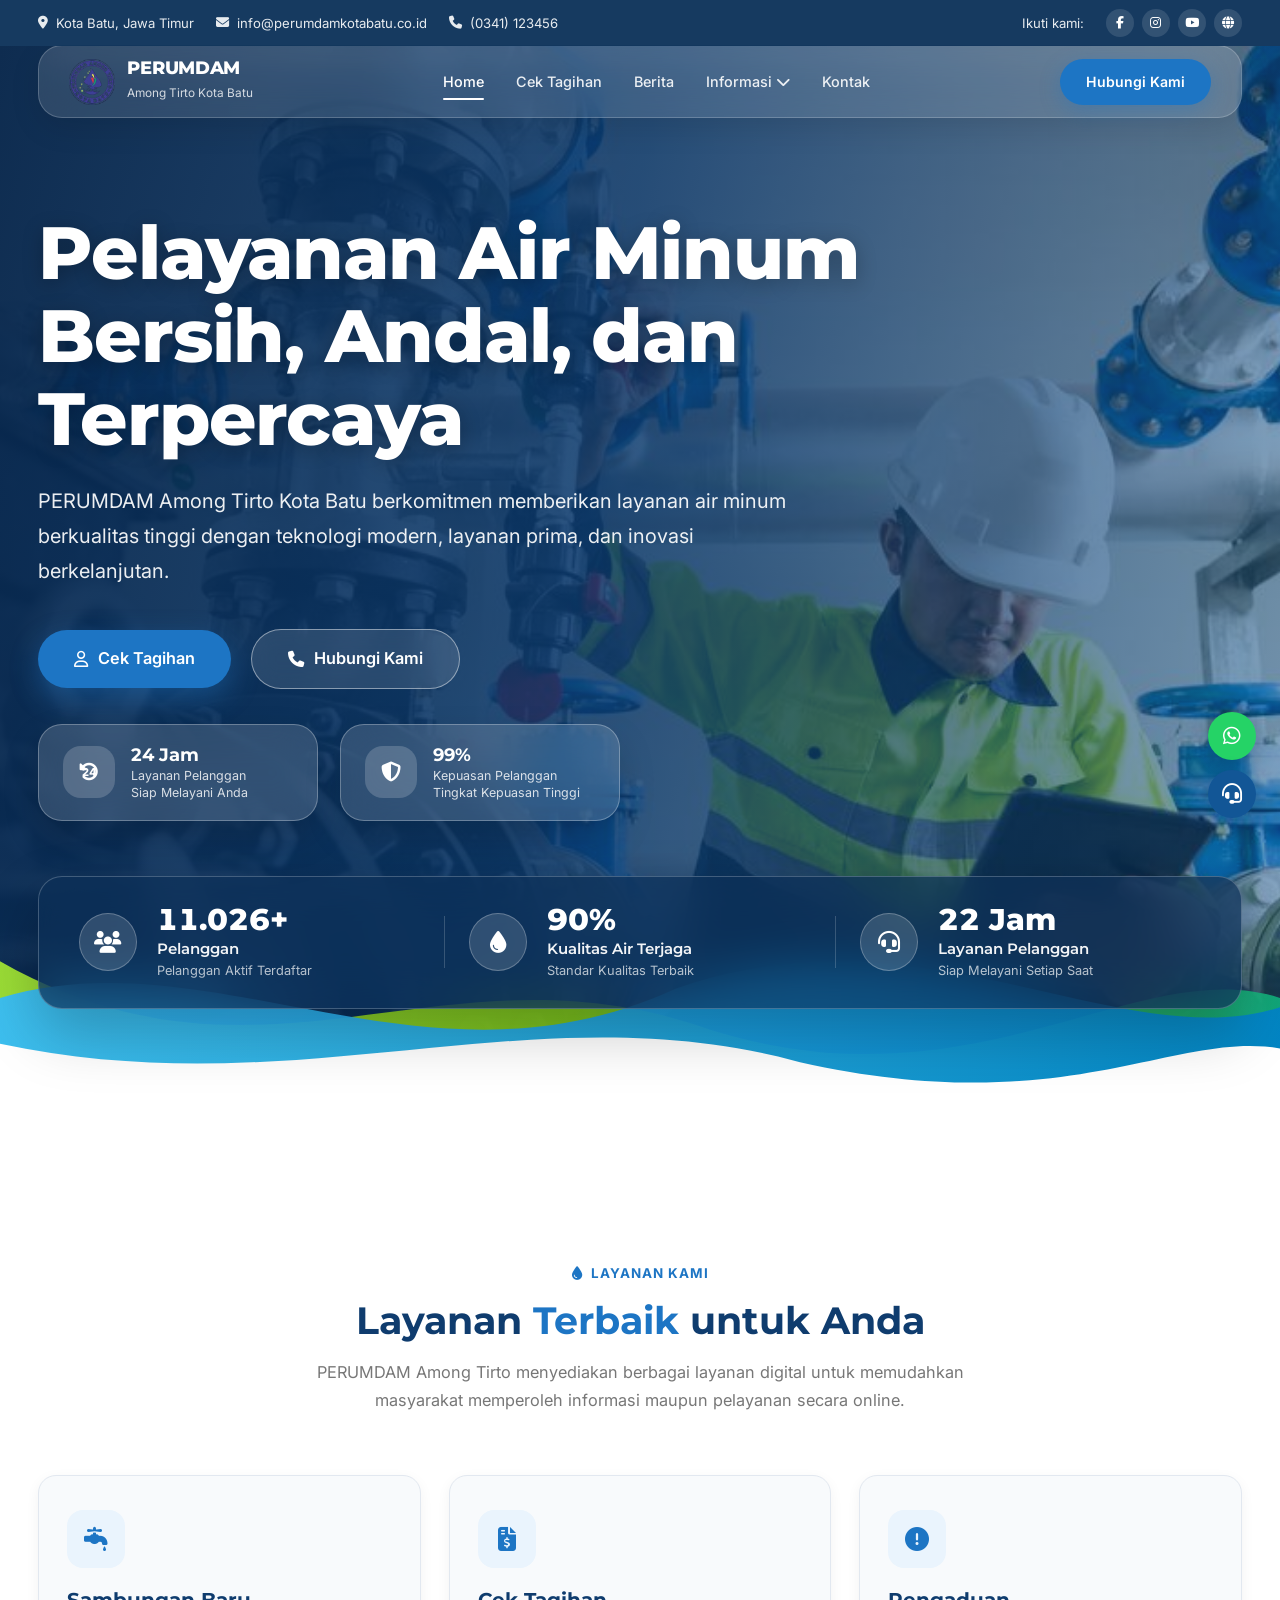
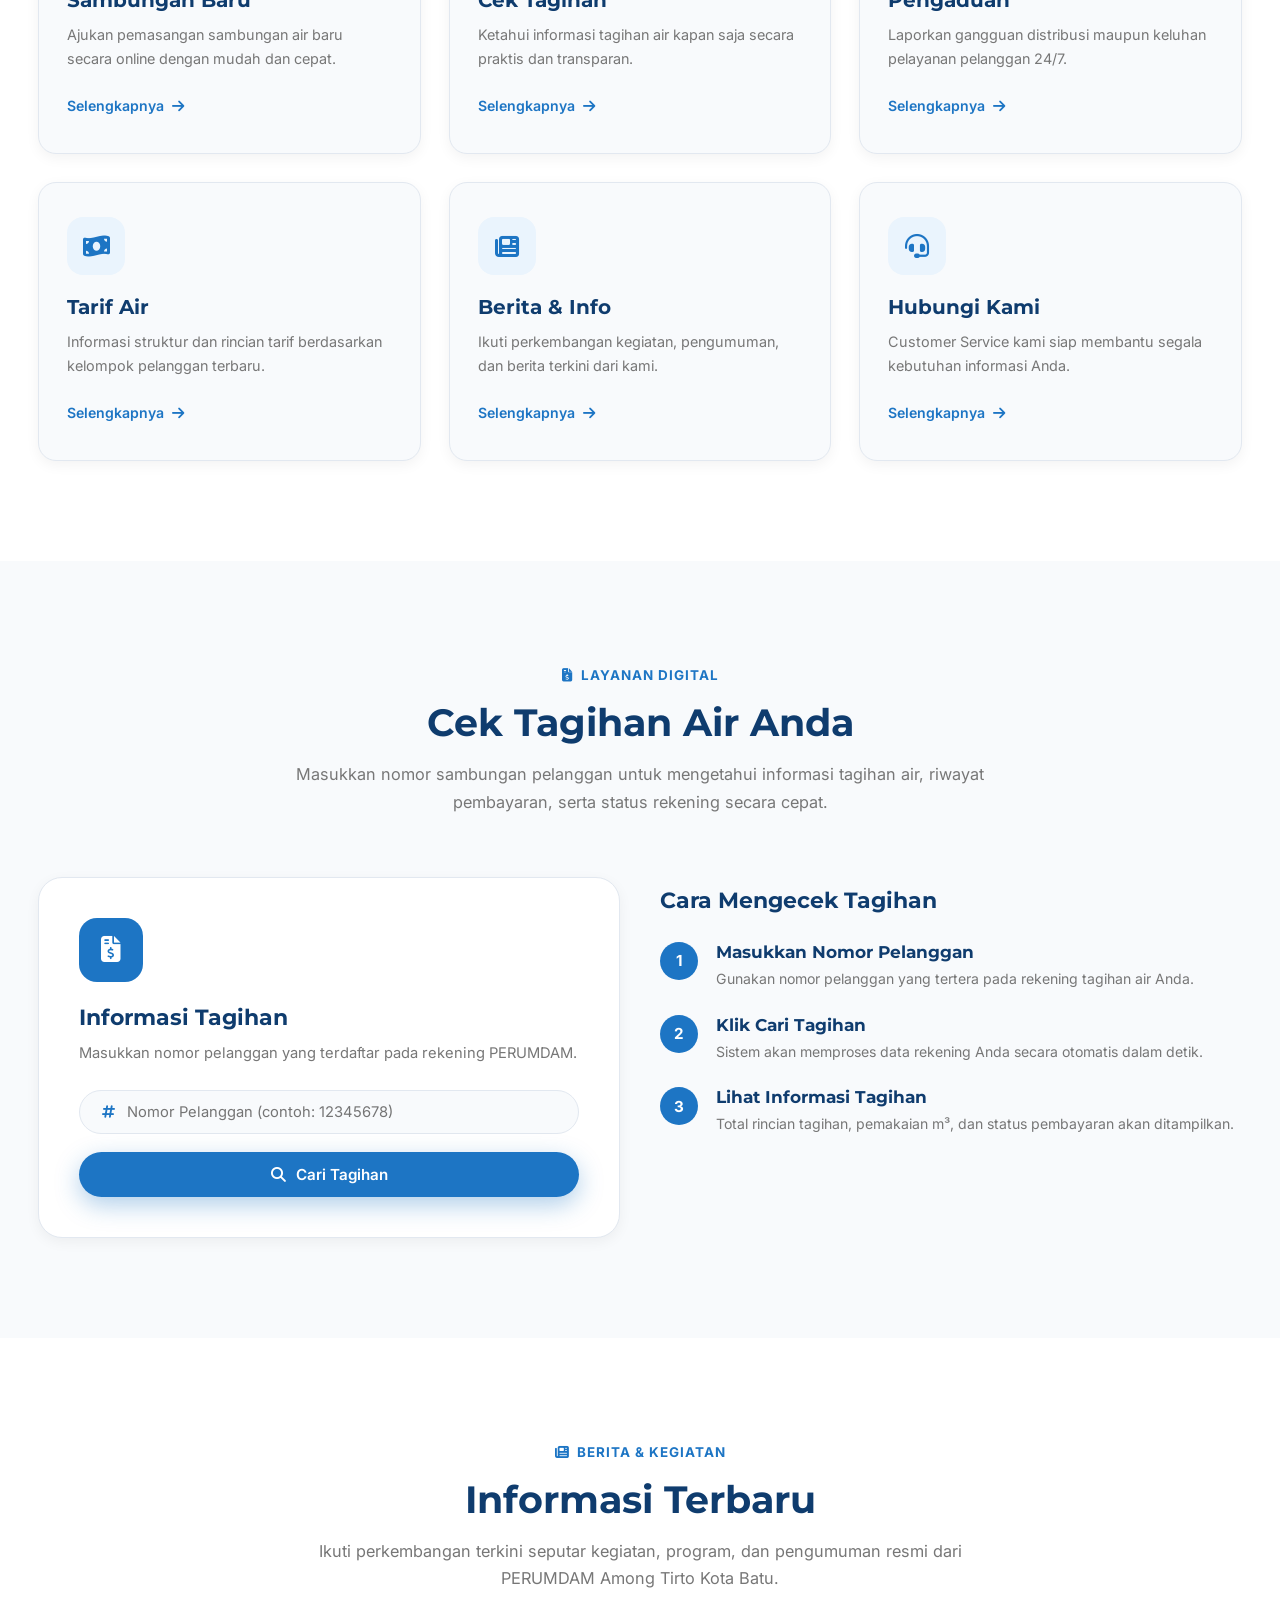
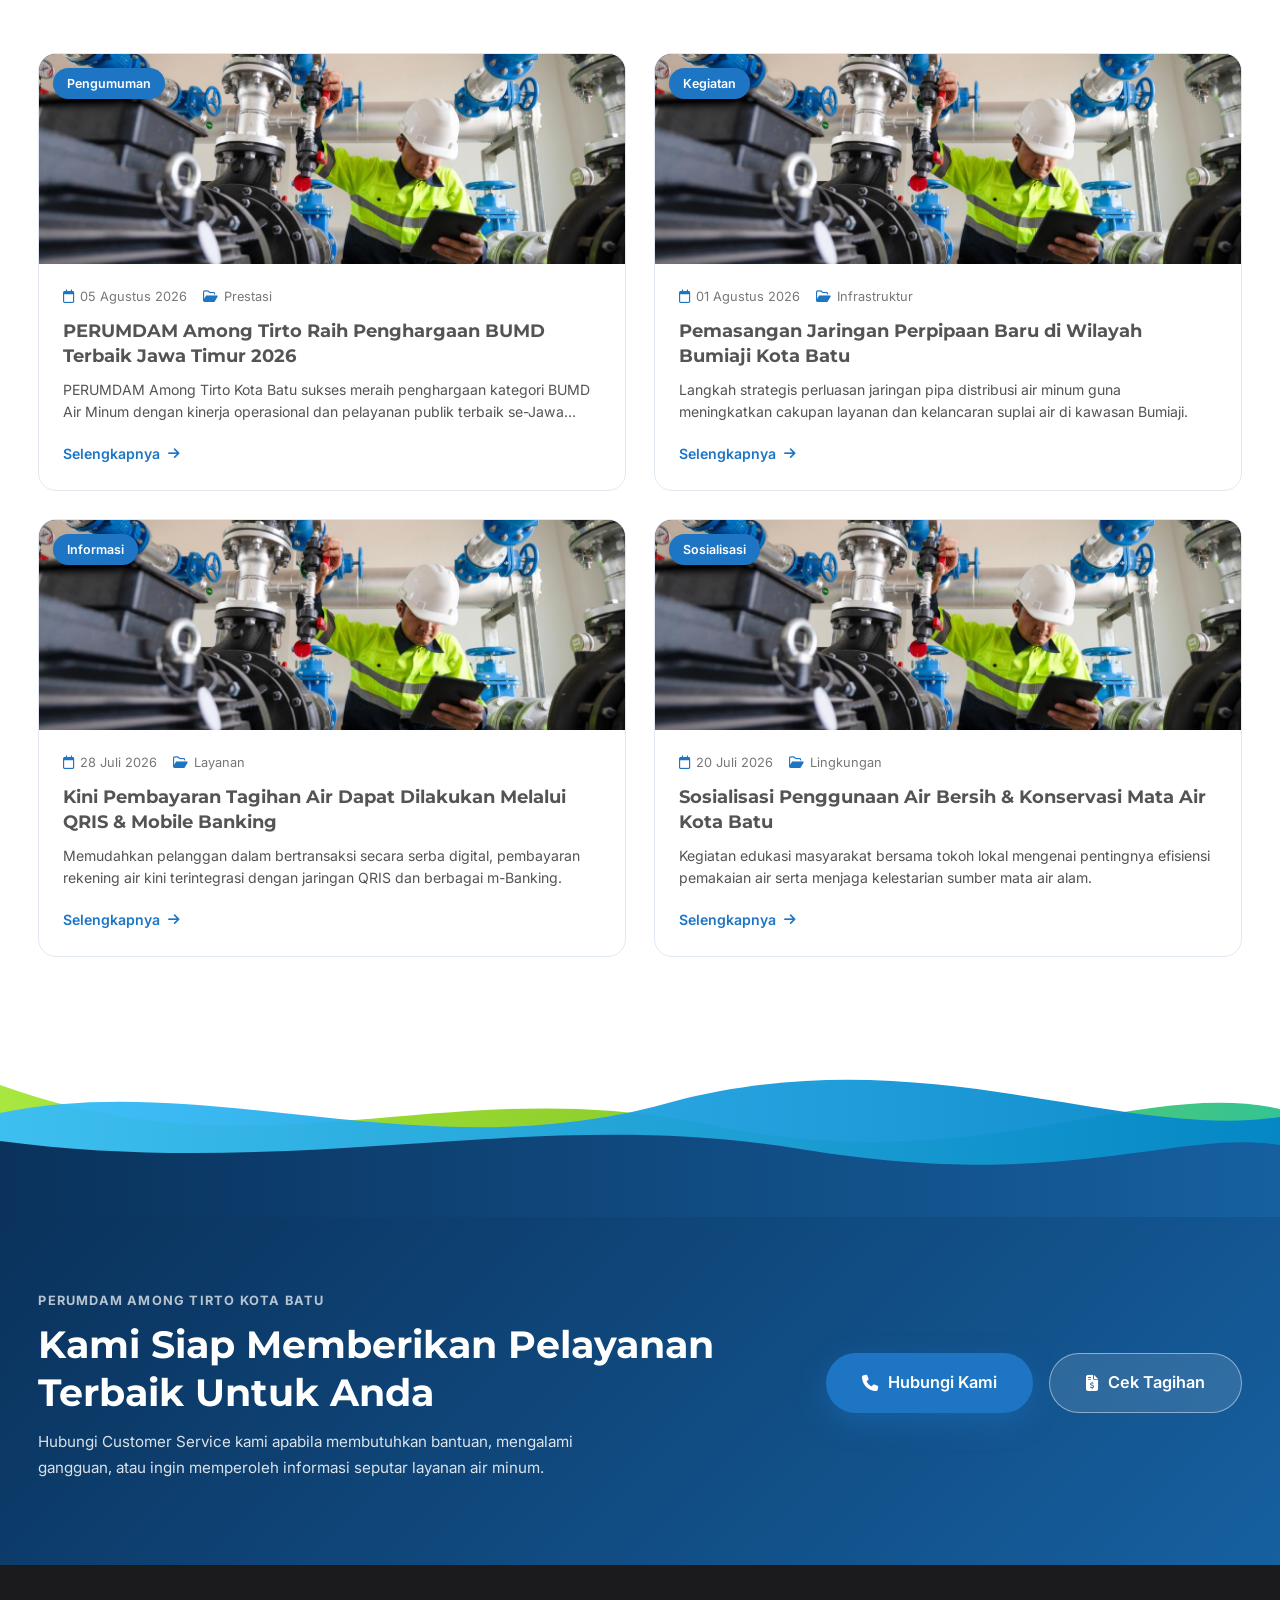
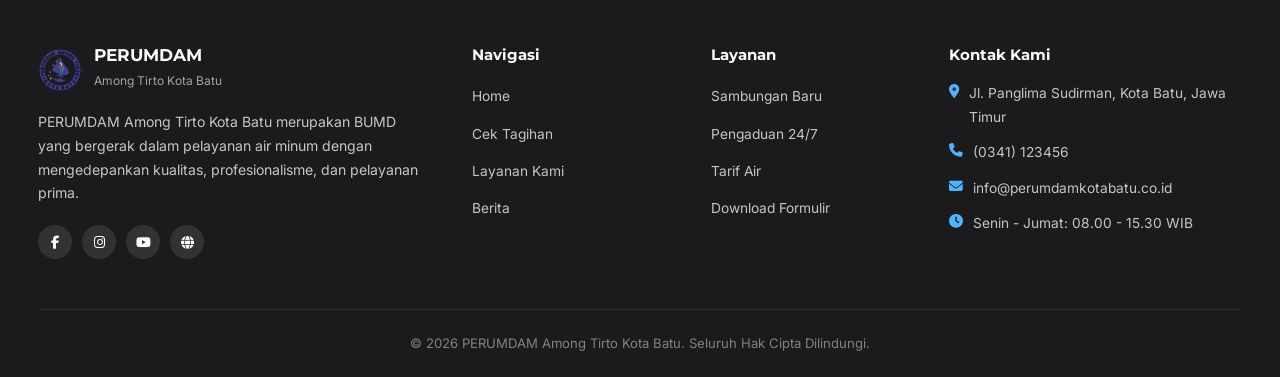
==== commit c11eb39a: "add folder" ====
--- a/index.html
+++ b/index.html
@@ -201,7 +201,7 @@
 
                             <li>
 
-                                <a href="profil.html">
+                                <a href="page/profile.html">
 
                                     <div class="dropdown-icon">
                                         <i class="fa-solid fa-building-user"></i>
@@ -218,7 +218,7 @@
 
                             <li>
 
-                                <a href="struktur.html">
+                                <a href="page/struktur.html">
 
                                     <div class="dropdown-icon">
                                         <i class="fa-solid fa-sitemap"></i>
@@ -235,7 +235,7 @@
 
                             <li>
 
-                                <a href="tarif.html">
+                                <a href="page/tarif.html">
 
                                     <div class="dropdown-icon">
                                         <i class="fa-solid fa-droplet"></i>
@@ -252,7 +252,7 @@
 
                             <li>
 
-                                <a href="pengumuman.html">
+                                <a href="page/pengumuman.html">
 
                                     <div class="dropdown-icon">
                                         <i class="fa-solid fa-bullhorn"></i>
@@ -1198,25 +1198,25 @@
 
                     <div class="footer-social">
 
-                        <a href="#" aria-label="Facebook">
+                        <a href="https://facebook.com" aria-label="Facebook">
 
                             <i class="fab fa-facebook-f"></i>
 
                         </a>
 
-                        <a href="#" aria-label="Instagram">
+                        <a href="https://instagram.com" aria-label="Instagram">
 
                             <i class="fab fa-instagram"></i>
 
                         </a>
 
-                        <a href="#" aria-label="Youtube">
+                        <a href="https://youtube.com" aria-label="Youtube">
 
                             <i class="fab fa-youtube"></i>
 
                         </a>
 
-                        <a href="#" aria-label="Website">
+                        <a href="https://pdamkotabatu.com" aria-label="Website">
 
                             <i class="fa-solid fa-globe"></i>
 
--- a/assets/css/style.css
+++ b/assets/css/style.css
@@ -12,35 +12,37 @@
    02. CSS VARIABLES
    ------------------------------------------------------------ */
 :root {
-    --primary:          #1D75C4;
-    --primary-dark:     #0E4B82;
-    --primary-light:    #4DB5FF;
-    --heading:          #0F3C6E;
-    --text:             #545454;
-    --text-muted:       #777777;
-
-    --dark:             #1B1B1E;
-    --white:            #FFFFFF;
-    --bg-light:         #F8FAFC;
-    --border-color:     #E2E8F0;
-
-    --radius-sm:        12px;
-    --radius-md:        18px;
-    --radius-lg:        24px;
-    --radius-pill:      999px;
-
-    --shadow-sm:        0 4px 14px rgba(0, 0, 0, 0.05);
-    --shadow-md:        0 10px 30px rgba(0, 0, 0, 0.08);
-    --shadow-lg:        0 20px 50px rgba(0, 0, 0, 0.12);
-
-    --transition:       all 0.3s ease;
-    --max-width:        1380px;
+    --primary: #1D75C4;
+    --primary-dark: #0E4B82;
+    --primary-light: #4DB5FF;
+    --heading: #0F3C6E;
+    --text: #545454;
+    --text-muted: #777777;
+
+    --dark: #1B1B1E;
+    --white: #FFFFFF;
+    --bg-light: #F8FAFC;
+    --border-color: #E2E8F0;
+
+    --radius-sm: 12px;
+    --radius-md: 18px;
+    --radius-lg: 24px;
+    --radius-pill: 999px;
+
+    --shadow-sm: 0 4px 14px rgba(0, 0, 0, 0.05);
+    --shadow-md: 0 10px 30px rgba(0, 0, 0, 0.08);
+    --shadow-lg: 0 20px 50px rgba(0, 0, 0, 0.12);
+
+    --transition: all 0.3s ease;
+    --max-width: 1380px;
 }
 
 /* ------------------------------------------------------------
    03. RESET & BASE STYLES
    ------------------------------------------------------------ */
-*, *::before, *::after {
+*,
+*::before,
+*::after {
     margin: 0;
     padding: 0;
     box-sizing: border-box;
@@ -94,25 +96,45 @@
 /* ------------------------------------------------------------
    04. TYPOGRAPHY & UTILITY
    ------------------------------------------------------------ */
-h1, h2, h3, h4, h5 {
+h1,
+h2,
+h3,
+h4,
+h5 {
     font-family: 'Montserrat', sans-serif;
     color: var(--heading);
     line-height: 1.25;
     font-weight: 700;
 }
 
-h1 { font-size: clamp(2.5rem, 4.5vw, 4.2rem); }
-h2 { font-size: clamp(1.8rem, 3vw, 2.6rem); }
-h3 { font-size: 1.35rem; }
-h4 { font-size: 1.05rem; }
+h1 {
+    font-size: clamp(2.5rem, 4.5vw, 4.2rem);
+}
+
+h2 {
+    font-size: clamp(1.8rem, 3vw, 2.6rem);
+}
+
+h3 {
+    font-size: 1.35rem;
+}
+
+h4 {
+    font-size: 1.05rem;
+}
 
 .container {
     width: min(94%, var(--max-width));
     margin-inline: auto;
 }
 
-.text-center { text-align: center; }
-.highlight-blue { color: var(--primary); }
+.text-center {
+    text-align: center;
+}
+
+.highlight-blue {
+    color: var(--primary);
+}
 
 .fade-up {
     opacity: 0;
@@ -125,9 +147,17 @@
     transform: translateY(0);
 }
 
-.delay-1 { transition-delay: 0.12s; }
-.delay-2 { transition-delay: 0.24s; }
-.delay-3 { transition-delay: 0.36s; }
+.delay-1 {
+    transition-delay: 0.12s;
+}
+
+.delay-2 {
+    transition-delay: 0.24s;
+}
+
+.delay-3 {
+    transition-delay: 0.36s;
+}
 
 /* ------------------------------------------------------------
    05. BUTTON STYLES
@@ -172,6 +202,29 @@
     background: #1765AC;
     transform: translateY(-3px);
     box-shadow: 0 14px 34px rgba(29, 117, 196, 0.55);
+}
+
+.btn-primary,
+.btn-hero-primary,
+.btn-hero-glass {
+    position: relative;
+    overflow: hidden;
+}
+
+.ripple {
+    position: absolute;
+    border-radius: 50%;
+    background: rgba(255, 255, 255, .35);
+    transform: scale(0);
+    animation: ripple .6s linear;
+    pointer-events: none;
+}
+
+@keyframes ripple {
+    to {
+        transform: scale(4);
+        opacity: 0;
+    }
 }
 
 .btn-hero-glass {
@@ -254,7 +307,9 @@
 }
 
 @keyframes spin {
-    to { transform: rotate(360deg); }
+    to {
+        transform: rotate(360deg);
+    }
 }
 
 .scroll-progress {
@@ -285,13 +340,15 @@
     align-items: center;
 }
 
-.topbar-left, .topbar-right {
+.topbar-left,
+.topbar-right {
     display: flex;
     align-items: center;
     gap: 22px;
 }
 
-.topbar-left a, .topbar-left span {
+.topbar-left a,
+.topbar-left span {
     display: flex;
     align-items: center;
     gap: 8px;
@@ -392,11 +449,11 @@
     gap: 32px;
 }
 
-.nav-menu > li {
+.nav-menu>li {
     position: relative;
 }
 
-.nav-menu > li > a {
+.nav-menu>li>a {
     color: rgba(255, 255, 255, 0.9);
     font-weight: 500;
     font-size: 0.9rem;
@@ -405,7 +462,7 @@
     transition: var(--transition);
 }
 
-.nav-menu > li > a::after {
+.nav-menu>li>a::after {
     content: '';
     position: absolute;
     left: 0;
@@ -417,13 +474,13 @@
     transition: width 0.3s ease;
 }
 
-.nav-menu > li:hover > a,
-.nav-menu > li > a.active {
-    color: var(--white);
-}
-
-.nav-menu > li:hover > a::after,
-.nav-menu > li > a.active::after {
+.nav-menu>li:hover>a,
+.nav-menu>li>a.active {
+    color: var(--white);
+}
+
+.nav-menu>li:hover>a::after,
+.nav-menu>li>a.active::after {
     width: 100%;
 }
 
@@ -522,12 +579,10 @@
 .hero-overlay {
     position: absolute;
     inset: 0;
-    background: linear-gradient(
-        100deg,
-        rgba(8, 40, 78, 0.96) 0%,
-        rgba(12, 60, 112, 0.85) 45%,
-        rgba(20, 95, 160, 0.40) 100%
-    );
+    background: linear-gradient(100deg,
+            rgba(8, 40, 78, 0.96) 0%,
+            rgba(12, 60, 112, 0.85) 45%,
+            rgba(20, 95, 160, 0.40) 100%);
     z-index: 1;
 }
 
@@ -1013,9 +1068,9 @@
     overflow: hidden;
     display: flex;
     flex-direction: column;
-    transition: transform 0.4s cubic-bezier(0.25, 1, 0.5, 1), 
-                box-shadow 0.4s cubic-bezier(0.25, 1, 0.5, 1), 
-                border-color 0.4s cubic-bezier(0.25, 1, 0.5, 1);
+    transition: transform 0.4s cubic-bezier(0.25, 1, 0.5, 1),
+        box-shadow 0.4s cubic-bezier(0.25, 1, 0.5, 1),
+        border-color 0.4s cubic-bezier(0.25, 1, 0.5, 1);
     will-change: transform, box-shadow;
 }
 
@@ -1258,7 +1313,8 @@
     background: var(--primary);
 }
 
-.footer-menu h4, .footer-contact h4 {
+.footer-menu h4,
+.footer-contact h4 {
     color: var(--white);
     font-size: 0.95rem;
     margin-bottom: 18px;
@@ -1369,6 +1425,7 @@
         margin-top: 35px;
         align-items: flex-start;
     }
+
     .glass-card {
         width: 280px;
     }
@@ -1379,9 +1436,11 @@
     .hero-left h1 {
         font-size: clamp(2.8rem, 5vw, 4.2rem);
     }
+
     .hero-left p {
         font-size: 1.15rem;
     }
+
     .service-grid {
         grid-template-columns: repeat(3, 1fr);
     }
@@ -1394,26 +1453,33 @@
         padding-top: 150px;
         padding-bottom: 90px;
     }
+
     .hero-glass-panel {
         padding: 24px 0;
     }
+
     .hero-stat-item {
         gap: 14px;
     }
+
     .hero-stat-text h3 {
         font-size: 1.55rem;
     }
+
     .hero-stat-text h4 {
         font-size: 0.85rem;
     }
+
     .service-grid {
         grid-template-columns: repeat(2, 1fr);
         gap: 22px;
     }
+
     .billing-grid {
         grid-template-columns: 1fr;
         gap: 36px;
     }
+
     .footer-grid {
         grid-template-columns: 1.5fr 1fr 1fr 1.2fr;
         gap: 32px;
@@ -1426,13 +1492,38 @@
 }
 
 @media (max-width: 992px) {
-    .topbar { display: none; }
-    .header { top: 10px; padding: 0 0 6px; z-index: 10000; }
-    .header.scrolled { top: 6px; }
-    .nav-menu { display: none; }
-    .btn-navbar-cta { display: none; }
-    .hamburger { display: flex; z-index: 10005 !important; position: relative; }
-    .brand { position: relative; z-index: 10005 !important; }
+    .topbar {
+        display: none;
+    }
+
+    .header {
+        top: 10px;
+        padding: 0 0 6px;
+        z-index: 10000;
+    }
+
+    .header.scrolled {
+        top: 6px;
+    }
+
+    .nav-menu {
+        display: none;
+    }
+
+    .btn-navbar-cta {
+        display: none;
+    }
+
+    .hamburger {
+        display: flex;
+        z-index: 10005 !important;
+        position: relative;
+    }
+
+    .brand {
+        position: relative;
+        z-index: 10005 !important;
+    }
 
     .navbar {
         padding: 10px 20px;
@@ -1473,12 +1564,12 @@
         overflow-y: auto;
     }
 
-    .nav-menu.active > li {
+    .nav-menu.active>li {
         width: 100%;
         text-align: center;
     }
 
-    .nav-menu.active > li > a {
+    .nav-menu.active>li>a {
         font-size: 1.3rem;
         font-weight: 600;
         color: var(--white);
@@ -1486,7 +1577,7 @@
         transition: var(--transition);
     }
 
-    .nav-menu.active > li > a:hover {
+    .nav-menu.active>li>a:hover {
         color: var(--primary-light);
     }
 
@@ -1551,7 +1642,9 @@
 
 /* Tablet Small & Phablet (768px) */
 @media (max-width: 768px) {
-    section { padding: 65px 0; }
+    section {
+        padding: 65px 0;
+    }
 
     .hero {
         padding-top: 125px;
@@ -1581,7 +1674,8 @@
         gap: 12px;
     }
 
-    .btn-hero-primary, .btn-hero-glass {
+    .btn-hero-primary,
+    .btn-hero-glass {
         width: 100%;
         justify-content: center;
         padding: 13px 26px;
@@ -1630,7 +1724,10 @@
         font-size: 1.4rem;
     }
 
-    .service-grid, .news-grid, .billing-grid, .footer-grid {
+    .service-grid,
+    .news-grid,
+    .billing-grid,
+    .footer-grid {
         grid-template-columns: 1fr;
     }
 }
@@ -1641,8 +1738,13 @@
         width: 92%;
     }
 
-    h1 { font-size: 1.95rem; }
-    h2 { font-size: 1.6rem; }
+    h1 {
+        font-size: 1.95rem;
+    }
+
+    h2 {
+        font-size: 1.6rem;
+    }
 
     .hero-left h1 {
         font-size: 1.9rem;
@@ -1678,16 +1780,26 @@
         gap: 30px;
     }
 
-    .floating-whatsapp, .floating-help, .back-to-top {
+    .floating-whatsapp,
+    .floating-help,
+    .back-to-top {
         width: 42px;
         height: 42px;
         font-size: 17px;
         right: 14px;
     }
 
-    .floating-whatsapp { bottom: 120px; }
-    .floating-help { bottom: 70px; }
-    .back-to-top { bottom: 18px; }
+    .floating-whatsapp {
+        bottom: 120px;
+    }
+
+    .floating-help {
+        bottom: 70px;
+    }
+
+    .back-to-top {
+        bottom: 18px;
+    }
 }
 
 /* Mobile Screen 425px & Below */
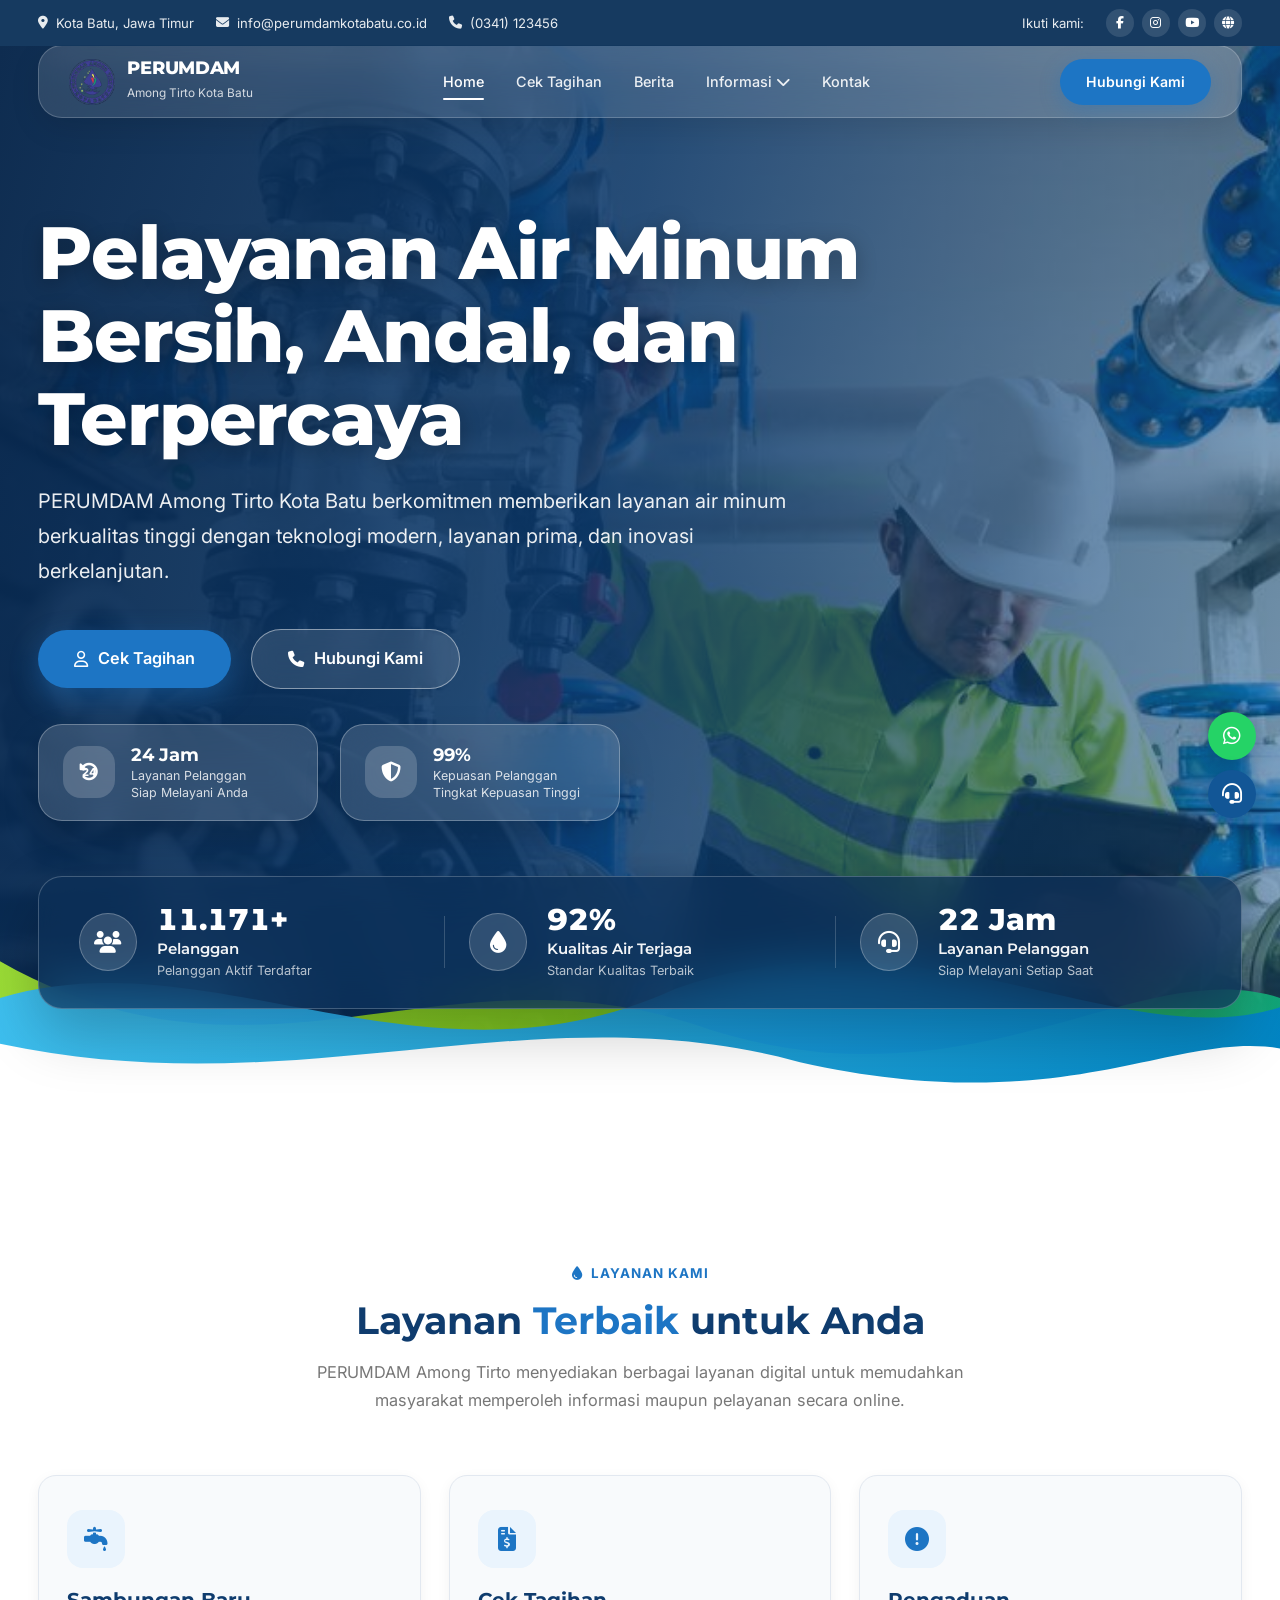
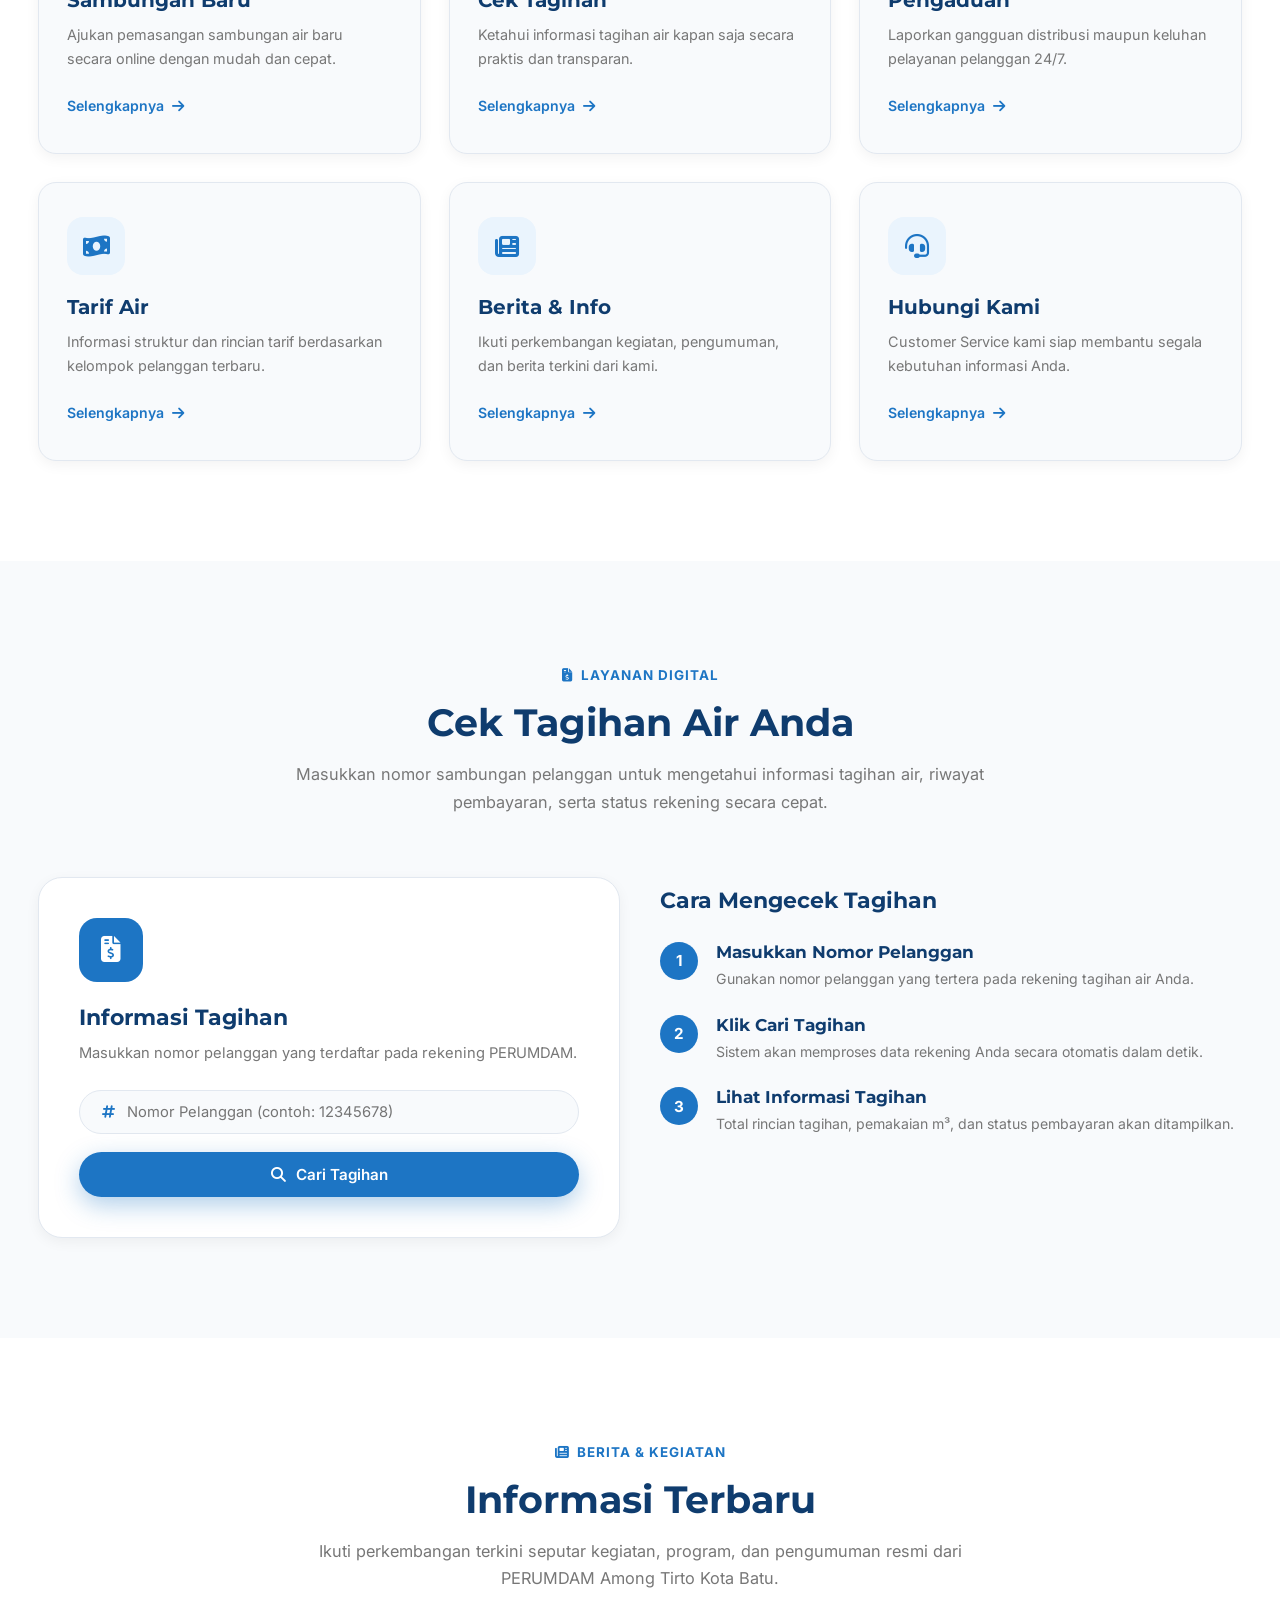
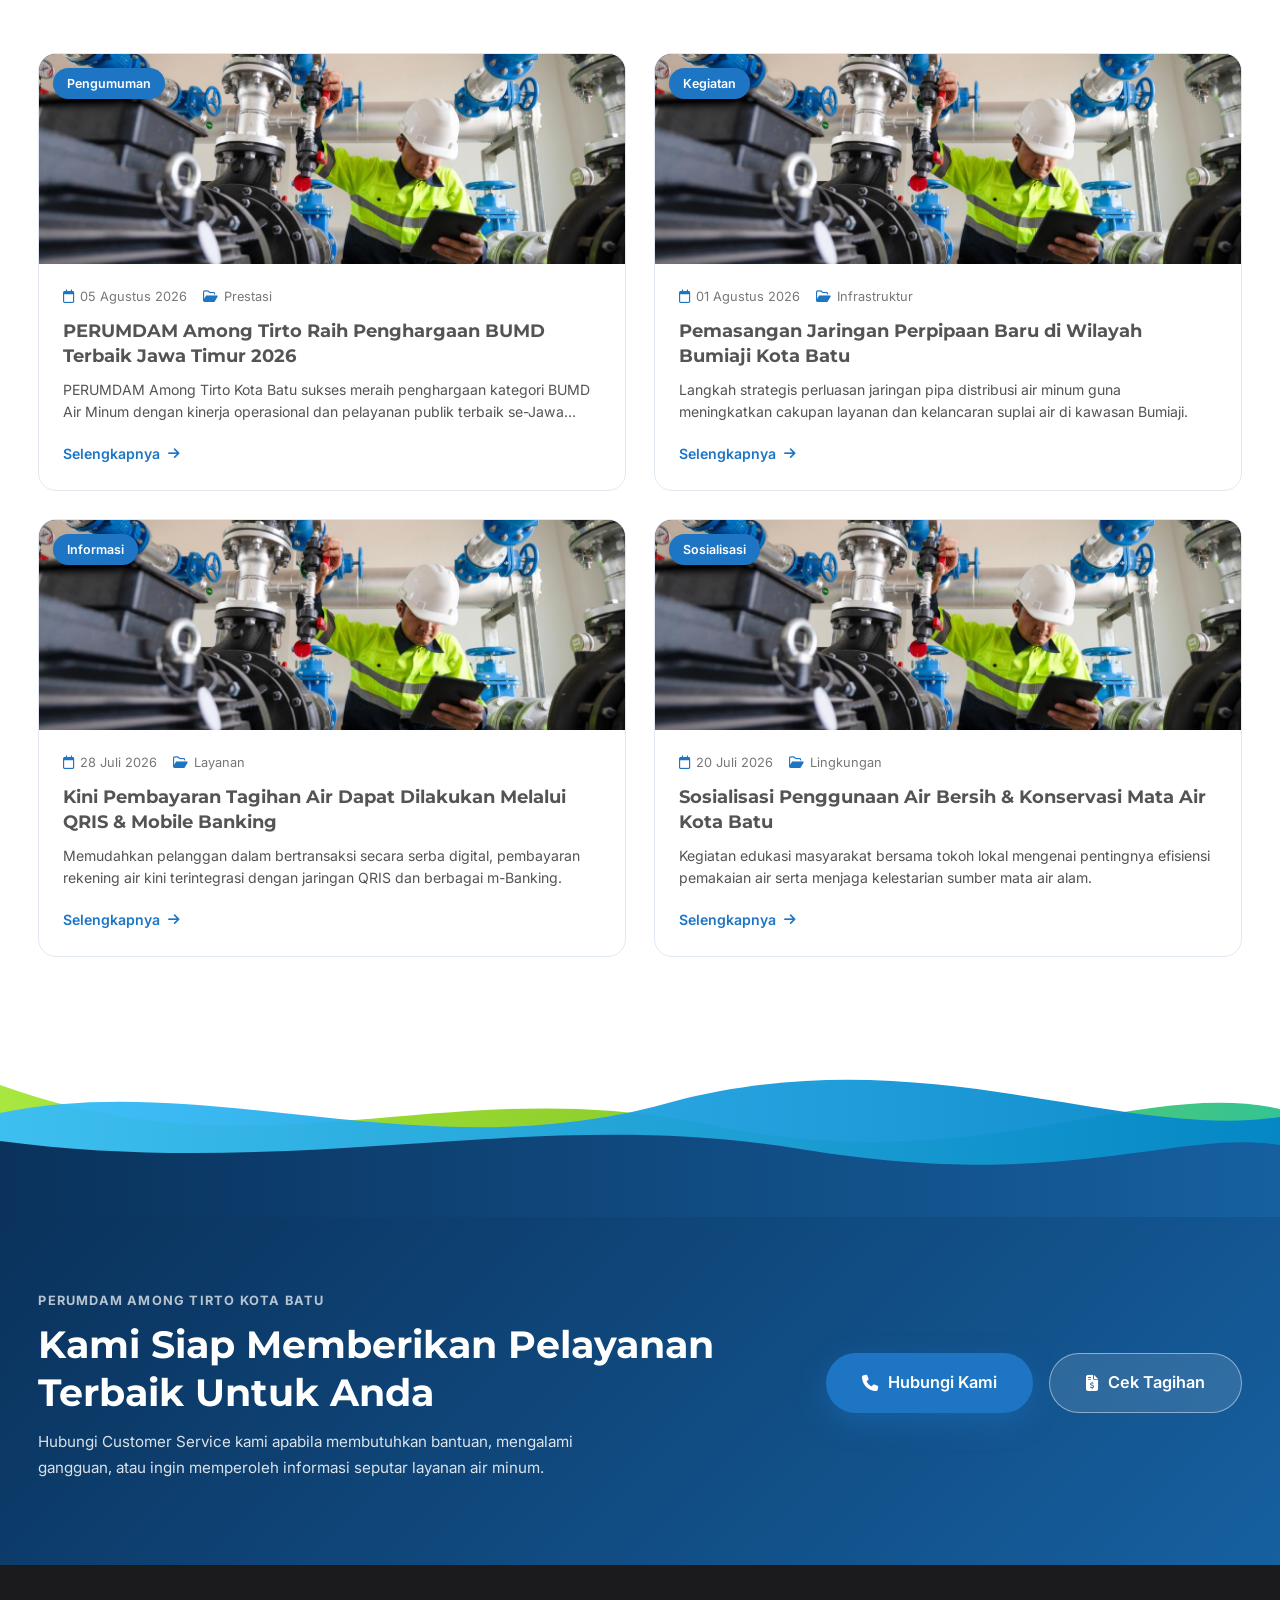
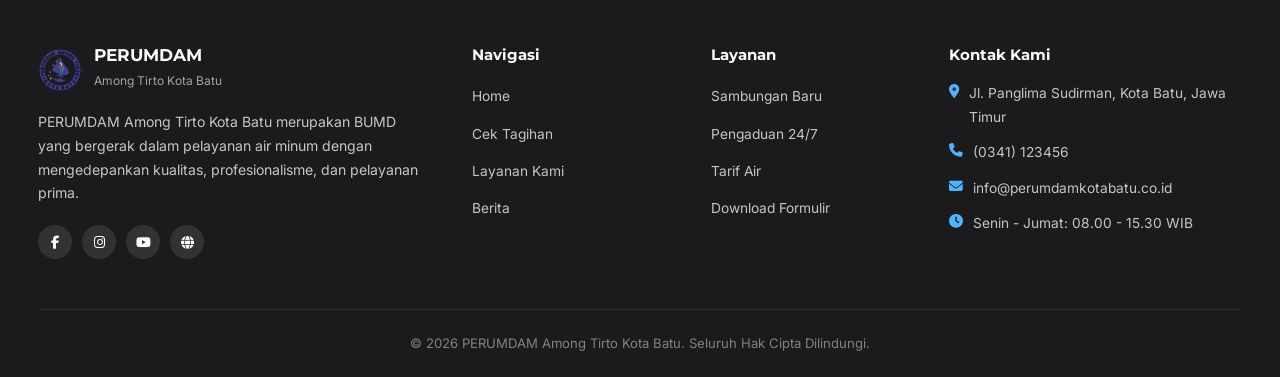
==== commit da2288c8: "struktur file" ====
--- a/index.html
+++ b/index.html
@@ -2,35 +2,23 @@
 <html lang="id">
 
 <head>
-
     <meta charset="UTF-8">
-
     <meta name="viewport" content="width=device-width, initial-scale=1.0">
-
     <title>PERUMDAM Among Tirto Kota Batu</title>
-
     <meta name="description" content="Website Resmi PERUMDAM Among Tirto Kota Batu">
-
+    
     <link rel="icon" href="assets/images/logo-pdam.png">
 
     <!-- Font -->
-
     <link rel="preconnect" href="https://fonts.googleapis.com">
-
     <link rel="preconnect" href="https://fonts.gstatic.com" crossorigin>
-
-    <link
-        href="https://fonts.googleapis.com/css2?family=Montserrat:wght@500;600;700;800&family=Inter:wght@300;400;500;600;700&display=swap"
-        rel="stylesheet">
+    <link href="https://fonts.googleapis.com/css2?family=Montserrat:wght@500;600;700;800&family=Inter:wght@300;400;500;600;700&display=swap" rel="stylesheet">
 
     <!-- Font Awesome -->
-
     <link rel="stylesheet" href="https://cdnjs.cloudflare.com/ajax/libs/font-awesome/6.7.2/css/all.min.css">
 
     <!-- CSS -->
-
     <link rel="stylesheet" href="assets/css/style.css">
-
 </head>
 
 <body>
@@ -38,1312 +26,227 @@
     <!-- ==========================================
                     LOADER
     =========================================== -->
-
-    <div class="loader">
-
-        <span></span>
-
-        <p>Memuat Website...</p>
-
-    </div>
+    <div id="loader-component"></div>
 
     <!-- ==========================================
                 SCROLL PROGRESS
     =========================================== -->
-
     <div class="scroll-progress"></div>
 
     <!-- ==========================================
                     TOPBAR
     =========================================== -->
-
-    <div class="topbar">
-
-        <div class="container topbar-content">
-
-            <div class="topbar-left">
-
-                <span>
-
-                    <i class="fa-solid fa-location-dot"></i>
-
-                    Kota Batu, Jawa Timur
-
-                </span>
-
-                <a href="mailto:info@perumdamkotabatu.co.id">
-
-                    <i class="fa-solid fa-envelope"></i>
-
-                    info@perumdamkotabatu.co.id
-
-                </a>
-
-                <a href="tel:0341123456">
-
-                    <i class="fa-solid fa-phone"></i>
-
-                    (0341) 123456
-
-                </a>
-
-            </div>
-
-            <div class="topbar-right">
-
-                <span>Ikuti kami:</span>
-
-                <div class="social-media">
-
-                    <a href="#" aria-label="Facebook">
-
-                        <i class="fab fa-facebook-f"></i>
-
-                    </a>
-
-                    <a href="#" aria-label="Instagram">
-
-                        <i class="fab fa-instagram"></i>
-
-                    </a>
-
-                    <a href="#" aria-label="Youtube">
-
-                        <i class="fab fa-youtube"></i>
-
-                    </a>
-
-                    <a href="#" aria-label="Website">
-
-                        <i class="fa-solid fa-globe"></i>
-
-                    </a>
-
-                </div>
-
-            </div>
-
-        </div>
-
-    </div>
+    <div id="topbar-component"></div>
 
     <!-- ==========================================
                     HEADER
     =========================================== -->
-
-    <header class="header">
-
-        <div class="container">
-
-            <nav class="navbar">
-
-                <!-- Brand -->
-
-                <a href="#home" class="brand">
-
-                    <img src="assets/images/logo-pdam.png" alt="PERUMDAM Logo">
-
-                    <div class="brand-text">
-
-                        <h2>PERUMDAM</h2>
-
-                        <span>Among Tirto Kota Batu</span>
-
-                    </div>
-
-                </a>
-
-                <!-- Menu -->
-
-                <ul class="nav-menu">
-
-                    <li>
-
-                        <a href="#home" class="active">
-
-                            Home
-
-                        </a>
-
-                    </li>
-
-                    <li>
-
-                        <a href="#billing">
-
-                            Cek Tagihan
-
-                        </a>
-
-                    </li>
-
-                    <li>
-
-                        <a href="#news">
-
-                            Berita
-
-                        </a>
-
-                    </li>
-
-                    <li class="dropdown">
-
-                        <a href="#">
-
-                            Informasi
-
-                            <i class="fa-solid fa-chevron-down"></i>
-
-                        </a>
-
-                        <ul class="dropdown-menu">
-
-                            <li>
-
-                                <a href="page/profile.html">
-
-                                    <div class="dropdown-icon">
-                                        <i class="fa-solid fa-building-user"></i>
-                                    </div>
-
-                                    <div class="dropdown-text">
-                                        <span>Profil Perusahaan</span>
-                                        <small>Visi, misi &amp; sejarah PERUMDAM</small>
-                                    </div>
-
-                                </a>
-
-                            </li>
-
-                            <li>
-
-                                <a href="page/struktur.html">
-
-                                    <div class="dropdown-icon">
-                                        <i class="fa-solid fa-sitemap"></i>
-                                    </div>
-
-                                    <div class="dropdown-text">
-                                        <span>Struktur Organisasi</span>
-                                        <small>Bagan manajemen &amp; jajaran direksi</small>
-                                    </div>
-
-                                </a>
-
-                            </li>
-
-                            <li>
-
-                                <a href="page/tarif.html">
-
-                                    <div class="dropdown-icon">
-                                        <i class="fa-solid fa-droplet"></i>
-                                    </div>
-
-                                    <div class="dropdown-text">
-                                        <span>Tarif Air</span>
-                                        <small>Golongan &amp; rincian tarif pelanggan</small>
-                                    </div>
-
-                                </a>
-
-                            </li>
-
-                            <li>
-
-                                <a href="page/pengumuman.html">
-
-                                    <div class="dropdown-icon">
-                                        <i class="fa-solid fa-bullhorn"></i>
-                                    </div>
-
-                                    <div class="dropdown-text">
-                                        <span>Pengumuman</span>
-                                        <small>Informasi resmi &amp; edaran terbaru</small>
-                                    </div>
-
-                                </a>
-
-                            </li>
-
-                        </ul>
-
-                    </li>
-
-                    <li>
-
-                        <a href="#footer">
-
-                            Kontak
-
-                        </a>
-
-                    </li>
-
-                </ul>
-
-                <!-- CTA -->
-
-                <a href="#footer" class="btn-navbar-cta">
-
-                    Hubungi Kami
-
-                </a>
-
-                <!-- Mobile -->
-
-                <div class="hamburger">
-
-                    <span></span>
-
-                    <span></span>
-
-                    <span></span>
-
-                </div>
-
-            </nav>
-
-        </div>
-
-    </header>
+    <div id="header-component"></div>
 
     <!-- ==========================================
                     HERO
     =========================================== -->
-
     <section id="home" class="hero">
-
         <!-- Background Image Layer -->
-
         <div class="hero-bg"></div>
-
         <!-- Gradient Overlay Layer -->
-
         <div class="hero-overlay"></div>
 
         <div class="container hero-container">
-
             <div class="hero-content">
-
                 <!-- LEFT SIDE -->
-
                 <div class="hero-left">
-
-
                     <h1>
-
                         Pelayanan Air Minum
-
                         Bersih, Andal,
-
                         dan Terpercaya
-
                     </h1>
-
                     <p>
-
                         PERUMDAM Among Tirto Kota Batu berkomitmen memberikan
                         layanan air minum berkualitas tinggi dengan teknologi modern,
                         layanan prima, dan inovasi berkelanjutan.
-
                     </p>
-
                     <div class="hero-button">
-
                         <a href="#billing" class="btn-hero-primary">
-
                             <i class="fa-regular fa-user"></i>
-
                             Cek Tagihan
-
                         </a>
-
                         <a href="#footer" class="btn-hero-glass">
-
                             <i class="fa-solid fa-phone"></i>
-
                             Hubungi Kami
-
                         </a>
-
                     </div>
-
                 </div>
 
-                <!-- RIGHT SIDE — Floating Cards -->
-
-                <div class="hero-right-cards">
-
-                    <!-- Floating Card 1 -->
-
-                    <div class="glass-card card-24h">
-
-                        <div class="glass-card-icon">
-
-                            <i class="fa-solid fa-rotate-left"></i>
-
-                            <span>24</span>
-
-                        </div>
-
-                        <div class="glass-card-info">
-
-                            <h4>24 Jam</h4>
-
-                            <p>Layanan Pelanggan<br>Siap Melayani Anda</p>
-
-                        </div>
-
-                    </div>
-
-                    <!-- Floating Card 2 -->
-
-                    <div class="glass-card card-satisfaction">
-
-                        <div class="glass-card-icon">
-
-                            <i class="fa-solid fa-shield-halved"></i>
-
-                        </div>
-
-                        <div class="glass-card-info">
-
-                            <h4>99%</h4>
-
-                            <p>Kepuasan Pelanggan<br>Tingkat Kepuasan Tinggi</p>
-
-                        </div>
-
-                    </div>
-
-                </div>
-
-            </div>
-
-            <!-- HERO GLASS PANEL (Overlap Main Panel) -->
-
-            <div class="hero-glass-panel">
-
-                <div class="hero-stat-item">
-
-                    <div class="hero-stat-icon">
-
-                        <i class="fa-solid fa-users"></i>
-
-                    </div>
-
-                    <div class="hero-stat-text">
-
-                        <h3 class="hero-stat-counter" data-target="12000" data-suffix="+" data-separator=".">0</h3>
-
-                        <h4>Pelanggan</h4>
-
-                        <p>Pelanggan Aktif Terdaftar</p>
-
-                    </div>
-
-                </div>
-
-                <div class="hero-stat-divider"></div>
-
-                <div class="hero-stat-item">
-
-                    <div class="hero-stat-icon">
-
-                        <i class="fa-solid fa-droplet"></i>
-
-                    </div>
-
-                    <div class="hero-stat-text">
-
-                        <h3 class="hero-stat-counter" data-target="99" data-suffix="%">0</h3>
-
-                        <h4>Kualitas Air Terjaga</h4>
-
-                        <p>Standar Kualitas Terbaik</p>
-
-                    </div>
-
-                </div>
-
-                <div class="hero-stat-divider"></div>
-
-                <div class="hero-stat-item">
-
-                    <div class="hero-stat-icon">
-
-                        <i class="fa-solid fa-headset"></i>
-
-                    </div>
-
-                    <div class="hero-stat-text">
-
-                        <h3 class="hero-stat-counter" data-target="24" data-suffix=" Jam">0</h3>
-
-                        <h4>Layanan Pelanggan</h4>
-
-                        <p>Siap Melayani Setiap Saat</p>
-
-                    </div>
-
-                </div>
-
-            </div>
-
+                <!-- Komponen Card Kanan -->
+                <div id="hero-cards-component"></div>
+            </div>
+
+            <!-- Komponen Statistik -->
+            <div id="hero-stats-component"></div>
         </div>
 
         <!-- Multi-Layer 3-Color Wave Divider -->
-
         <div class="hero-wave">
-
             <svg viewBox="0 0 1440 240" preserveAspectRatio="none" xmlns="http://www.w3.org/2000/svg">
-
                 <defs>
-
-                    <!-- Layer 1: Fresh Lime-Emerald Accent Gradient -->
                     <linearGradient id="hero-wave-lime-grad" x1="0%" y1="0%" x2="100%" y2="0%">
-
                         <stop offset="0%" stop-color="#A3E635" stop-opacity="0.95" />
-
                         <stop offset="45%" stop-color="#84CC16" stop-opacity="0.9" />
-
                         <stop offset="100%" stop-color="#10B981" stop-opacity="0.85" />
-
                     </linearGradient>
-
-                    <!-- Layer 2: Ocean Cyan-Blue Gradient -->
                     <linearGradient id="hero-wave-cyan-grad" x1="0%" y1="0%" x2="100%" y2="0%">
-
                         <stop offset="0%" stop-color="#38BDF8" stop-opacity="0.95" />
-
                         <stop offset="100%" stop-color="#0284C7" stop-opacity="0.95" />
-
                     </linearGradient>
-
                 </defs>
-
-                <!-- Layer 1 (Back Accent): Lime-Green Wave -->
-
-                <path fill="url(#hero-wave-lime-grad)"
-                    d="M0,20 C300,185 500,-10 800,95 C1100,185 1280,10 1440,60 L1440,240 L0,240 Z">
-
-                </path>
-
-                <!-- Layer 2 (Middle): Ocean Cyan-Blue Wave -->
-
-                <path fill="url(#hero-wave-cyan-grad)"
-                    d="M0,60 C240,-10 480,175 760,50 C1040,-45 1260,125 1440,70 L1440,240 L0,240 Z">
-
-                </path>
-
-                <!-- Layer 3 (Foreground): Solid White Wave (Matches Services Background) -->
-
-                <path fill="#ffffff" d="M0,110 C340,180 600,50 900,130 C1200,195 1320,95 1440,115 L1440,240 L0,240 Z">
-
-                </path>
-
+                <path fill="url(#hero-wave-lime-grad)" d="M0,20 C300,185 500,-10 800,95 C1100,185 1280,10 1440,60 L1440,240 L0,240 Z"></path>
+                <path fill="url(#hero-wave-cyan-grad)" d="M0,60 C240,-10 480,175 760,50 C1040,-45 1260,125 1440,70 L1440,240 L0,240 Z"></path>
+                <path fill="#ffffff" d="M0,110 C340,180 600,50 900,130 C1200,195 1320,95 1440,115 L1440,240 L0,240 Z"></path>
             </svg>
-
-        </div>
-
+        </div>
     </section>
 
     <!-- ======================================================
                     SERVICES SECTION
     ======================================================= -->
-
     <section id="services" class="services">
-
-        <div class="container">
-
+        <div class="container">
             <div class="section-heading fade-up">
-
                 <span class="section-badge">
-
                     <i class="fa-solid fa-droplet"></i>
-
                     LAYANAN KAMI
-
                 </span>
-
-                <h2>
-
-                    Layanan <span class="highlight-blue">Terbaik</span> untuk Anda
-
-                </h2>
-
+                <h2>Layanan <span class="highlight-blue">Terbaik</span> untuk Anda</h2>
                 <p>
-
                     PERUMDAM Among Tirto menyediakan berbagai layanan digital
                     untuk memudahkan masyarakat memperoleh informasi maupun pelayanan secara online.
-
                 </p>
-
-            </div>
-
-            <div class="service-grid">
-
-                <!-- CARD 1 -->
-
-                <article class="service-card fade-up delay-1">
-
-                    <div class="service-icon">
-
-                        <i class="fa-solid fa-faucet-drip"></i>
-
-                    </div>
-
-                    <h3>Sambungan Baru</h3>
-
-                    <p>Ajukan pemasangan sambungan air baru secara online dengan mudah dan cepat.</p>
-
-                    <a href="#">
-
-                        Selengkapnya
-
-                        <i class="fa-solid fa-arrow-right"></i>
-
-                    </a>
-
-                </article>
-
-                <!-- CARD 2 -->
-
-                <article class="service-card fade-up delay-2">
-
-                    <div class="service-icon">
-
-                        <i class="fa-solid fa-file-invoice-dollar"></i>
-
-                    </div>
-
-                    <h3>Cek Tagihan</h3>
-
-                    <p>Ketahui informasi tagihan air kapan saja secara praktis dan transparan.</p>
-
-                    <a href="#billing">
-
-                        Selengkapnya
-
-                        <i class="fa-solid fa-arrow-right"></i>
-
-                    </a>
-
-                </article>
-
-                <!-- CARD 3 -->
-
-                <article class="service-card fade-up delay-3">
-
-                    <div class="service-icon">
-
-                        <i class="fa-solid fa-circle-exclamation"></i>
-
-                    </div>
-
-                    <h3>Pengaduan</h3>
-
-                    <p>Laporkan gangguan distribusi maupun keluhan pelayanan pelanggan 24/7.</p>
-
-                    <a href="#">
-
-                        Selengkapnya
-
-                        <i class="fa-solid fa-arrow-right"></i>
-
-                    </a>
-
-                </article>
-
-                <!-- CARD 4 -->
-
-                <article class="service-card fade-up delay-1">
-
-                    <div class="service-icon">
-
-                        <i class="fa-solid fa-money-bill-wave"></i>
-
-                    </div>
-
-                    <h3>Tarif Air</h3>
-
-                    <p>Informasi struktur dan rincian tarif berdasarkan kelompok pelanggan terbaru.</p>
-
-                    <a href="#">
-
-                        Selengkapnya
-
-                        <i class="fa-solid fa-arrow-right"></i>
-
-                    </a>
-
-                </article>
-
-                <!-- CARD 5 -->
-
-                <article class="service-card fade-up delay-2">
-
-                    <div class="service-icon">
-
-                        <i class="fa-solid fa-newspaper"></i>
-
-                    </div>
-
-                    <h3>Berita &amp; Info</h3>
-
-                    <p>Ikuti perkembangan kegiatan, pengumuman, dan berita terkini dari kami.</p>
-
-                    <a href="#news">
-
-                        Selengkapnya
-
-                        <i class="fa-solid fa-arrow-right"></i>
-
-                    </a>
-
-                </article>
-
-                <!-- CARD 6 -->
-
-                <article class="service-card fade-up delay-3">
-
-                    <div class="service-icon">
-
-                        <i class="fa-solid fa-headset"></i>
-
-                    </div>
-
-                    <h3>Hubungi Kami</h3>
-
-                    <p>Customer Service kami siap membantu segala kebutuhan informasi Anda.</p>
-
-                    <a href="#">
-
-                        Selengkapnya
-
-                        <i class="fa-solid fa-arrow-right"></i>
-
-                    </a>
-
-                </article>
-
-            </div>
-
-        </div>
-
+            </div>
+            <!-- Komponen Service Cards -->
+            <div id="service-cards-component"></div>
+        </div>
     </section>
 
     <!-- ======================================================
                     BILLING SECTION
     ======================================================= -->
-
     <section id="billing" class="billing">
-
-        <div class="container">
-
+        <div class="container">
             <div class="section-heading fade-up">
-
                 <span class="section-badge">
-
                     <i class="fa-solid fa-file-invoice-dollar"></i>
-
                     LAYANAN DIGITAL
-
                 </span>
-
                 <h2>Cek Tagihan Air Anda</h2>
-
                 <p>
-
                     Masukkan nomor sambungan pelanggan untuk mengetahui informasi tagihan air,
                     riwayat pembayaran, serta status rekening secara cepat.
-
                 </p>
-
-            </div>
-
-            <div class="billing-grid">
-
-                <div class="billing-card fade-up">
-
-                    <div class="billing-icon">
-
-                        <i class="fa-solid fa-file-invoice-dollar"></i>
-
-                    </div>
-
-                    <h3>Informasi Tagihan</h3>
-
-                    <p>Masukkan nomor pelanggan yang terdaftar pada rekening PERUMDAM.</p>
-
-                    <form onsubmit="event.preventDefault();">
-
-                        <div class="input-box">
-
-                            <i class="fa-solid fa-hashtag"></i>
-
-                            <input type="text" placeholder="Nomor Pelanggan (contoh: 12345678)">
-
-                        </div>
-
-                        <button type="submit" class="btn-primary">
-
-                            <i class="fa-solid fa-magnifying-glass"></i>
-
-                            Cari Tagihan
-
-                        </button>
-
-                    </form>
-
-                </div>
-
-                <div class="billing-information fade-up">
-
-                    <h3>Cara Mengecek Tagihan</h3>
-
-                    <div class="step">
-
-                        <div class="step-number">1</div>
-
-                        <div>
-
-                            <h4>Masukkan Nomor Pelanggan</h4>
-
-                            <p>Gunakan nomor pelanggan yang tertera pada rekening tagihan air Anda.</p>
-
-                        </div>
-
-                    </div>
-
-                    <div class="step">
-
-                        <div class="step-number">2</div>
-
-                        <div>
-
-                            <h4>Klik Cari Tagihan</h4>
-
-                            <p>Sistem akan memproses data rekening Anda secara otomatis dalam detik.</p>
-
-                        </div>
-
-                    </div>
-
-                    <div class="step">
-
-                        <div class="step-number">3</div>
-
-                        <div>
-
-                            <h4>Lihat Informasi Tagihan</h4>
-
-                            <p>Total rincian tagihan, pemakaian m³, dan status pembayaran akan ditampilkan.</p>
-
-                        </div>
-
-                    </div>
-
-                </div>
-
-            </div>
-
-        </div>
-
+            </div>
+            <!-- Komponen Billing -->
+            <div id="billing-cards-component"></div>
+        </div>
     </section>
 
     <!-- ======================================================
                     NEWS SECTION
     ======================================================= -->
-
     <section id="news" class="news">
-
-        <div class="container">
-
+        <div class="container">
             <div class="section-heading fade-up">
-
                 <span class="section-badge">
-
                     <i class="fa-solid fa-newspaper"></i>
-
                     BERITA &amp; KEGIATAN
-
                 </span>
-
                 <h2>Informasi Terbaru</h2>
-
                 <p>
-
                     Ikuti perkembangan terkini seputar kegiatan, program, dan pengumuman
                     resmi dari PERUMDAM Among Tirto Kota Batu.
-
                 </p>
-
-            </div>
-
-            <div class="news-grid">
-
-                <!-- CARD 1 -->
-                <article class="news-item fade-up delay-1">
-
-                    <div class="news-img-wrapper">
-
-                        <img src="assets/images/news-1.jpg" alt="Penghargaan BUMD"
-                            onerror="this.src='assets/images/hero.jpg'; this.onerror=null;">
-
-                        <div class="news-badge">Pengumuman</div>
-
-                    </div>
-
-                    <div class="news-content">
-
-                        <div class="news-meta">
-
-                            <span><i class="fa-regular fa-calendar"></i> 05 Agustus 2026</span>
-
-                            <span><i class="fa-regular fa-folder-open"></i> Prestasi</span>
-
-                        </div>
-
-                        <h4>PERUMDAM Among Tirto Raih Penghargaan BUMD Terbaik Jawa Timur 2026</h4>
-
-                        <p>PERUMDAM Among Tirto Kota Batu sukses meraih penghargaan kategori BUMD Air Minum dengan
-                            kinerja operasional dan pelayanan publik terbaik se-Jawa Timur.</p>
-
-                        <a href="artikel.html" class="news-link">
-
-                            Selengkapnya
-
-                            <i class="fa-solid fa-arrow-right"></i>
-
-                        </a>
-
-                    </div>
-
-                </article>
-
-                <!-- CARD 2 -->
-                <article class="news-item fade-up delay-2">
-
-                    <div class="news-img-wrapper">
-
-                        <img src="assets/images/news-2.jpg" alt="Pemasangan Perpipaan"
-                            onerror="this.src='assets/images/hero.jpg'; this.onerror=null;">
-
-                        <div class="news-badge">Kegiatan</div>
-
-                    </div>
-
-                    <div class="news-content">
-
-                        <div class="news-meta">
-
-                            <span><i class="fa-regular fa-calendar"></i> 01 Agustus 2026</span>
-
-                            <span><i class="fa-regular fa-folder-open"></i> Infrastruktur</span>
-
-                        </div>
-
-                        <h4>Pemasangan Jaringan Perpipaan Baru di Wilayah Bumiaji Kota Batu</h4>
-
-                        <p>Langkah strategis perluasan jaringan pipa distribusi air minum guna meningkatkan cakupan
-                            layanan dan kelancaran suplai air di kawasan Bumiaji.</p>
-
-                        <a href="artikel.html" class="news-link">
-
-                            Selengkapnya
-
-                            <i class="fa-solid fa-arrow-right"></i>
-
-                        </a>
-
-                    </div>
-
-                </article>
-
-                <!-- CARD 3 -->
-                <article class="news-item fade-up delay-1">
-
-                    <div class="news-img-wrapper">
-
-                        <img src="assets/images/news-3.jpg" alt="Pembayaran Digital QRIS"
-                            onerror="this.src='assets/images/hero.jpg'; this.onerror=null;">
-
-                        <div class="news-badge">Informasi</div>
-
-                    </div>
-
-                    <div class="news-content">
-
-                        <div class="news-meta">
-
-                            <span><i class="fa-regular fa-calendar"></i> 28 Juli 2026</span>
-
-                            <span><i class="fa-regular fa-folder-open"></i> Layanan</span>
-
-                        </div>
-
-                        <h4>Kini Pembayaran Tagihan Air Dapat Dilakukan Melalui QRIS &amp; Mobile Banking</h4>
-
-                        <p>Memudahkan pelanggan dalam bertransaksi secara serba digital, pembayaran rekening air kini
-                            terintegrasi dengan jaringan QRIS dan berbagai m-Banking.</p>
-
-                        <a href="artikel.html" class="news-link">
-
-                            Selengkapnya
-
-                            <i class="fa-solid fa-arrow-right"></i>
-
-                        </a>
-
-                    </div>
-
-                </article>
-
-                <!-- CARD 4 -->
-                <article class="news-item fade-up delay-2">
-
-                    <div class="news-img-wrapper">
-
-                        <img src="assets/images/news-4.jpg" alt="Sosialisasi Air Bersih"
-                            onerror="this.src='assets/images/hero.jpg'; this.onerror=null;">
-
-                        <div class="news-badge">Sosialisasi</div>
-
-                    </div>
-
-                    <div class="news-content">
-
-                        <div class="news-meta">
-
-                            <span><i class="fa-regular fa-calendar"></i> 20 Juli 2026</span>
-
-                            <span><i class="fa-regular fa-folder-open"></i> Lingkungan</span>
-
-                        </div>
-
-                        <h4>Sosialisasi Penggunaan Air Bersih &amp; Konservasi Mata Air Kota Batu</h4>
-
-                        <p>Kegiatan edukasi masyarakat bersama tokoh lokal mengenai pentingnya efisiensi pemakaian air
-                            serta menjaga kelestarian sumber mata air alam.</p>
-
-                        <a href="artikel.html" class="news-link">
-
-                            Selengkapnya
-
-                            <i class="fa-solid fa-arrow-right"></i>
-
-                        </a>
-
-                    </div>
-
-                </article>
-
-            </div>
-
-        </div>
-
-    </section>
-
-    <!-- ======================================================
-                    CTA WAVE DIVIDER (REVERSED 3-COLOR)
-    ======================================================= -->
-
+            </div>
+            <!-- Komponen News Cards -->
+            <div id="news-cards-component"></div>
+        </div>
+    </section>
+
+    <!-- ======================================================
+                    CTA WAVE DIVIDER
+    ======================================================= -->
     <div class="cta-wave-top">
-
         <svg viewBox="0 0 1440 200" preserveAspectRatio="none" xmlns="http://www.w3.org/2000/svg">
-
             <defs>
-
-                <!-- Layer 1: Fresh Lime-Emerald Accent Gradient -->
                 <linearGradient id="cta-wave-lime-grad" x1="0%" y1="0%" x2="100%" y2="0%">
-
                     <stop offset="0%" stop-color="#A3E635" stop-opacity="0.95" />
-
                     <stop offset="45%" stop-color="#84CC16" stop-opacity="0.9" />
-
                     <stop offset="100%" stop-color="#10B981" stop-opacity="0.85" />
-
                 </linearGradient>
-
-                <!-- Layer 2: Ocean Cyan-Blue Gradient -->
                 <linearGradient id="cta-wave-cyan-grad" x1="0%" y1="0%" x2="100%" y2="0%">
-
                     <stop offset="0%" stop-color="#38BDF8" stop-opacity="0.95" />
-
                     <stop offset="100%" stop-color="#0284C7" stop-opacity="0.95" />
-
-                    <!-- Layer 3: Matching CTA Section Background Gradient -->
-                    <linearGradient id="cta-wave-main-grad" x1="0%" y1="0%" x2="100%" y2="0%">
-
-                        <stop offset="0%" stop-color="#0A325C" />
-
-                        <stop offset="100%" stop-color="#1660A0" />
-
-                    </linearGradient>
-
+                </linearGradient>
+                <linearGradient id="cta-wave-main-grad" x1="0%" y1="0%" x2="100%" y2="0%">
+                    <stop offset="0%" stop-color="#0A325C" />
+                    <stop offset="100%" stop-color="#1660A0" />
+                </linearGradient>
             </defs>
-
-            <!-- Layer 1 (Back Accent): Lime-Green Wave -->
-
-            <path fill="url(#cta-wave-lime-grad)"
-                d="M0,35 C300,155 500,15 800,85 C1100,155 1280,25 1440,65 L1440,200 L0,200 Z">
-
-            </path>
-
-            <!-- Layer 2 (Middle): Ocean Cyan Blue Wave -->
-
-            <path fill="url(#cta-wave-cyan-grad)"
-                d="M0,70 C240,15 480,145 760,55 C1040,-25 1260,105 1440,75 L1440,200 L0,200 Z">
-
-            </path>
-
-            <!-- Layer 3 (Foreground): Matches CTA Background Gradient Seamlessly -->
-
-            <path fill="url(#cta-wave-main-grad)"
-                d="M0,105 C340,155 600,60 900,115 C1200,170 1320,90 1440,110 L1440,200 L0,200 Z">
-
-            </path>
-
+            <path fill="url(#cta-wave-lime-grad)" d="M0,35 C300,155 500,15 800,85 C1100,155 1280,25 1440,65 L1440,200 L0,200 Z"></path>
+            <path fill="url(#cta-wave-cyan-grad)" d="M0,70 C240,15 480,145 760,55 C1040,-25 1260,105 1440,75 L1440,200 L0,200 Z"></path>
+            <path fill="url(#cta-wave-main-grad)" d="M0,105 C340,155 600,60 900,115 C1200,170 1320,90 1440,110 L1440,200 L0,200 Z"></path>
         </svg>
-
     </div>
 
     <!-- ======================================================
                     CTA SECTION
     ======================================================= -->
-
     <section class="cta">
-
-        <div class="container">
-
+        <div class="container">
             <div class="cta-wrapper">
-
                 <div class="cta-left">
-
                     <span>PERUMDAM AMONG TIRTO KOTA BATU</span>
-
                     <h2>Kami Siap Memberikan Pelayanan Terbaik Untuk Anda</h2>
-
                     <p>
-
                         Hubungi Customer Service kami apabila membutuhkan bantuan, mengalami gangguan,
                         atau ingin memperoleh informasi seputar layanan air minum.
-
                     </p>
-
                 </div>
-
                 <div class="cta-right">
-
                     <a href="#footer" class="btn-hero-primary">
-
-                        <i class="fa-solid fa-phone"></i>
-
-                        Hubungi Kami
-
+                        <i class="fa-solid fa-phone"></i> Hubungi Kami
                     </a>
-
                     <a href="#billing" class="btn-hero-glass">
-
-                        <i class="fa-solid fa-file-invoice-dollar"></i>
-
-                        Cek Tagihan
-
+                        <i class="fa-solid fa-file-invoice-dollar"></i> Cek Tagihan
                     </a>
-
                 </div>
-
-            </div>
-
-        </div>
-
+            </div>
+        </div>
     </section>
 
     <!-- ======================================================
                     FOOTER
     ======================================================= -->
-
-    <footer id="footer" class="footer">
-
-        <div class="container">
-
-            <div class="footer-grid">
-
-                <div class="footer-company">
-
-                    <div class="footer-logo">
-
-                        <img src="assets/images/logo-pdam.png" alt="Logo PERUMDAM">
-
-                        <div>
-
-                            <h3>PERUMDAM</h3>
-
-                            <span>Among Tirto Kota Batu</span>
-
-                        </div>
-
-                    </div>
-
-                    <p>
-
-                        PERUMDAM Among Tirto Kota Batu merupakan BUMD yang bergerak dalam
-                        pelayanan air minum dengan mengedepankan kualitas, profesionalisme,
-                        dan pelayanan prima.
-
-                    </p>
-
-                    <div class="footer-social">
-
-                        <a href="https://facebook.com" aria-label="Facebook">
-
-                            <i class="fab fa-facebook-f"></i>
-
-                        </a>
-
-                        <a href="https://instagram.com" aria-label="Instagram">
-
-                            <i class="fab fa-instagram"></i>
-
-                        </a>
-
-                        <a href="https://youtube.com" aria-label="Youtube">
-
-                            <i class="fab fa-youtube"></i>
-
-                        </a>
-
-                        <a href="https://pdamkotabatu.com" aria-label="Website">
-
-                            <i class="fa-solid fa-globe"></i>
-
-                        </a>
-
-                    </div>
-
-                </div>
-
-                <div class="footer-menu">
-
-                    <h4>Navigasi</h4>
-
-                    <ul>
-
-                        <li><a href="#home">Home</a></li>
-
-                        <li><a href="#billing">Cek Tagihan</a></li>
-
-                        <li><a href="#services">Layanan Kami</a></li>
-
-                        <li><a href="#news">Berita</a></li>
-
-                    </ul>
-
-                </div>
-
-                <div class="footer-menu">
-
-                    <h4>Layanan</h4>
-
-                    <ul>
-
-                        <li><a href="#">Sambungan Baru</a></li>
-
-                        <li><a href="#">Pengaduan 24/7</a></li>
-
-                        <li><a href="#">Tarif Air</a></li>
-
-                        <li><a href="#">Download Formulir</a></li>
-
-                    </ul>
-
-                </div>
-
-                <div class="footer-contact">
-
-                    <h4>Kontak Kami</h4>
-
-                    <ul>
-
-                        <li>
-
-                            <i class="fa-solid fa-location-dot"></i>
-
-                            Jl. Panglima Sudirman, Kota Batu, Jawa Timur
-
-                        </li>
-
-                        <li>
-
-                            <i class="fa-solid fa-phone"></i>
-
-                            (0341) 123456
-
-                        </li>
-
-                        <li>
-
-                            <i class="fa-solid fa-envelope"></i>
-
-                            info@perumdamkotabatu.co.id
-
-                        </li>
-
-                        <li>
-
-                            <i class="fa-solid fa-clock"></i>
-
-                            Senin - Jumat: 08.00 - 15.30 WIB
-
-                        </li>
-
-                    </ul>
-
-                </div>
-
-            </div>
-
-            <div class="copyright">
-
-                &copy; 2026 PERUMDAM Among Tirto Kota Batu. Seluruh Hak Cipta Dilindungi.
-
-            </div>
-
-        </div>
-
-    </footer>
-
-    <!-- ==========================================
-            FLOATING BUTTONS (Pojok Kanan Bawah)
-    =========================================== -->
-
+    <div id="footer-component"></div>
+
+    <!-- ==========================================
+            FLOATING BUTTONS 
+    =========================================== -->
     <a href="https://wa.me/628123456789" class="floating-whatsapp" target="_blank" aria-label="WhatsApp CS">
-
         <i class="fab fa-whatsapp"></i>
-
     </a>
-
     <a href="#footer" class="floating-help" aria-label="Help Center">
-
         <i class="fa-solid fa-headset"></i>
-
     </a>
-
     <a href="#home" class="back-to-top" aria-label="Back to Top">
-
         <i class="fa-solid fa-arrow-up"></i>
-
     </a>
 
     <!-- ==========================================
             JAVASCRIPT
     =========================================== -->
-
+    <!-- Script komponen dipanggil pertama -->
+    <script src="assets/js/components.js"></script>
+    <!-- Script utama dipanggil setelahnya -->
     <script src="assets/js/script.js"></script>
 
 </body>
-
 </html>
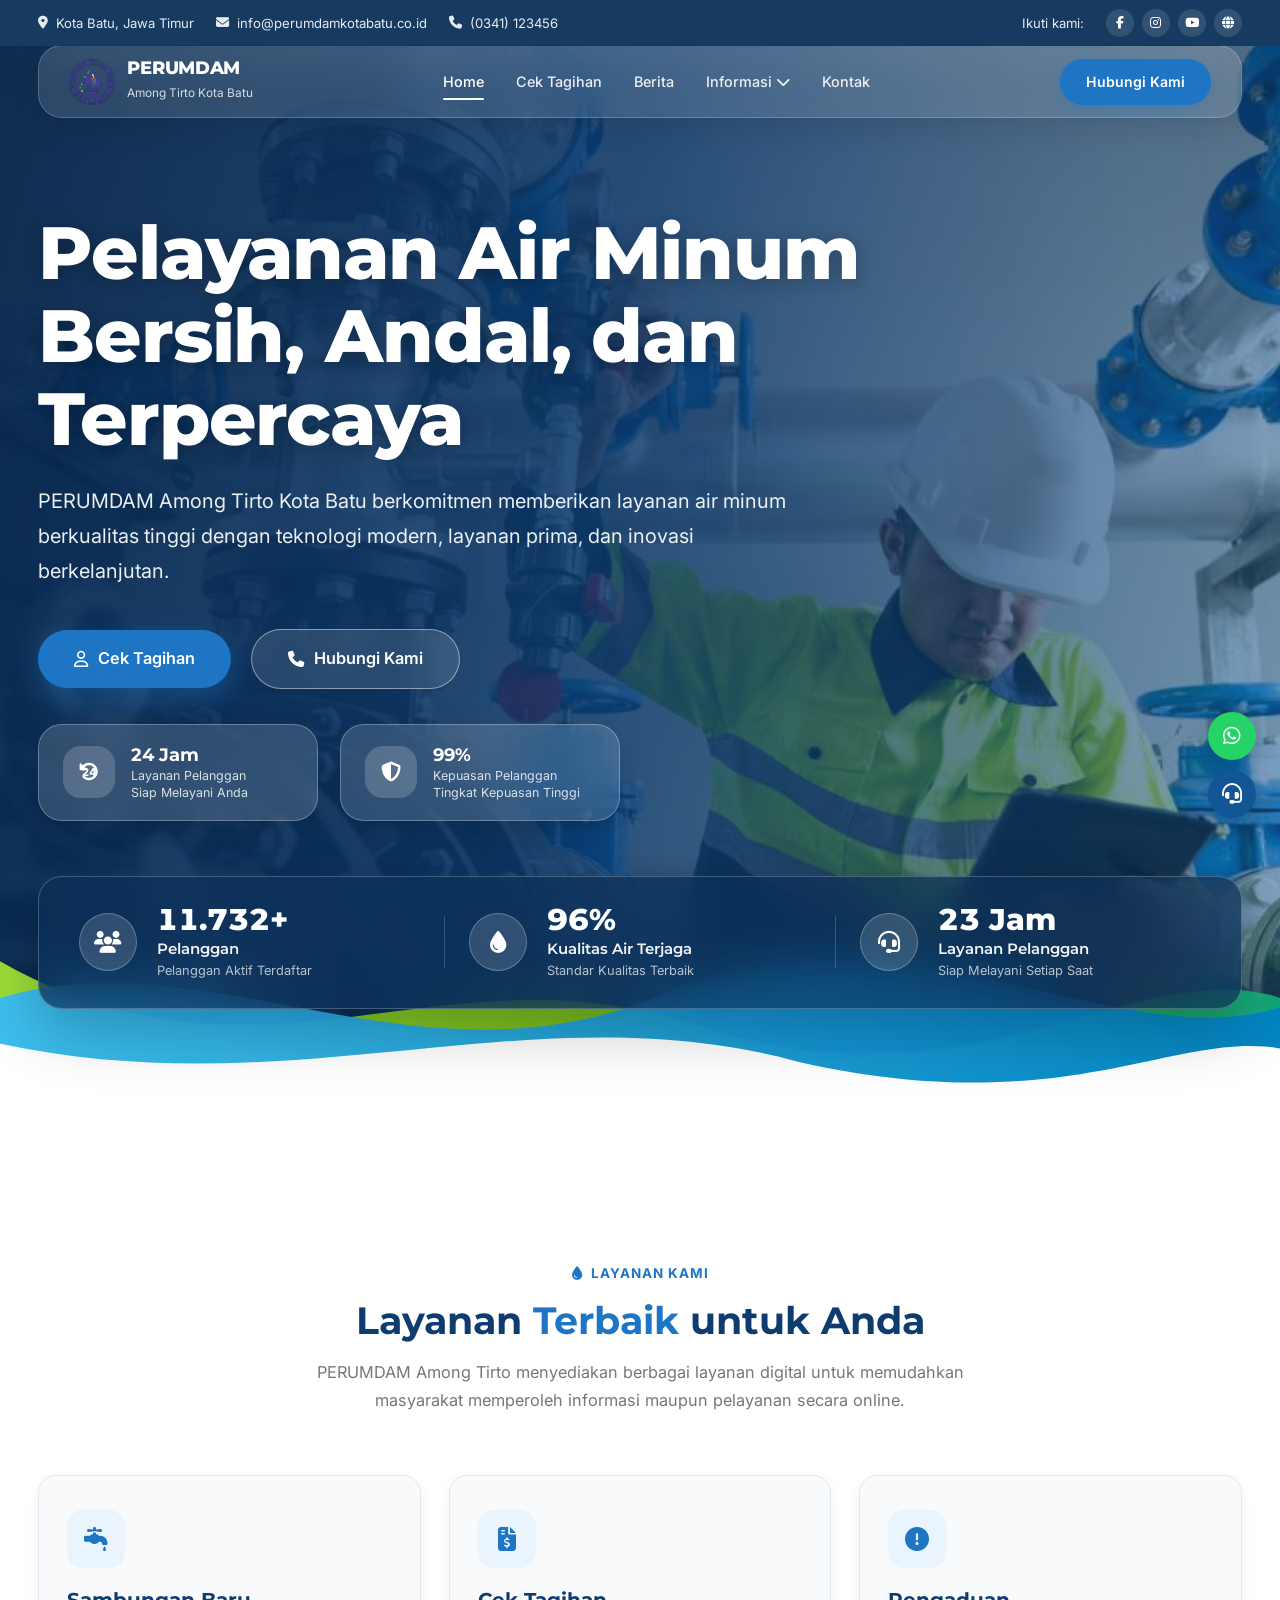
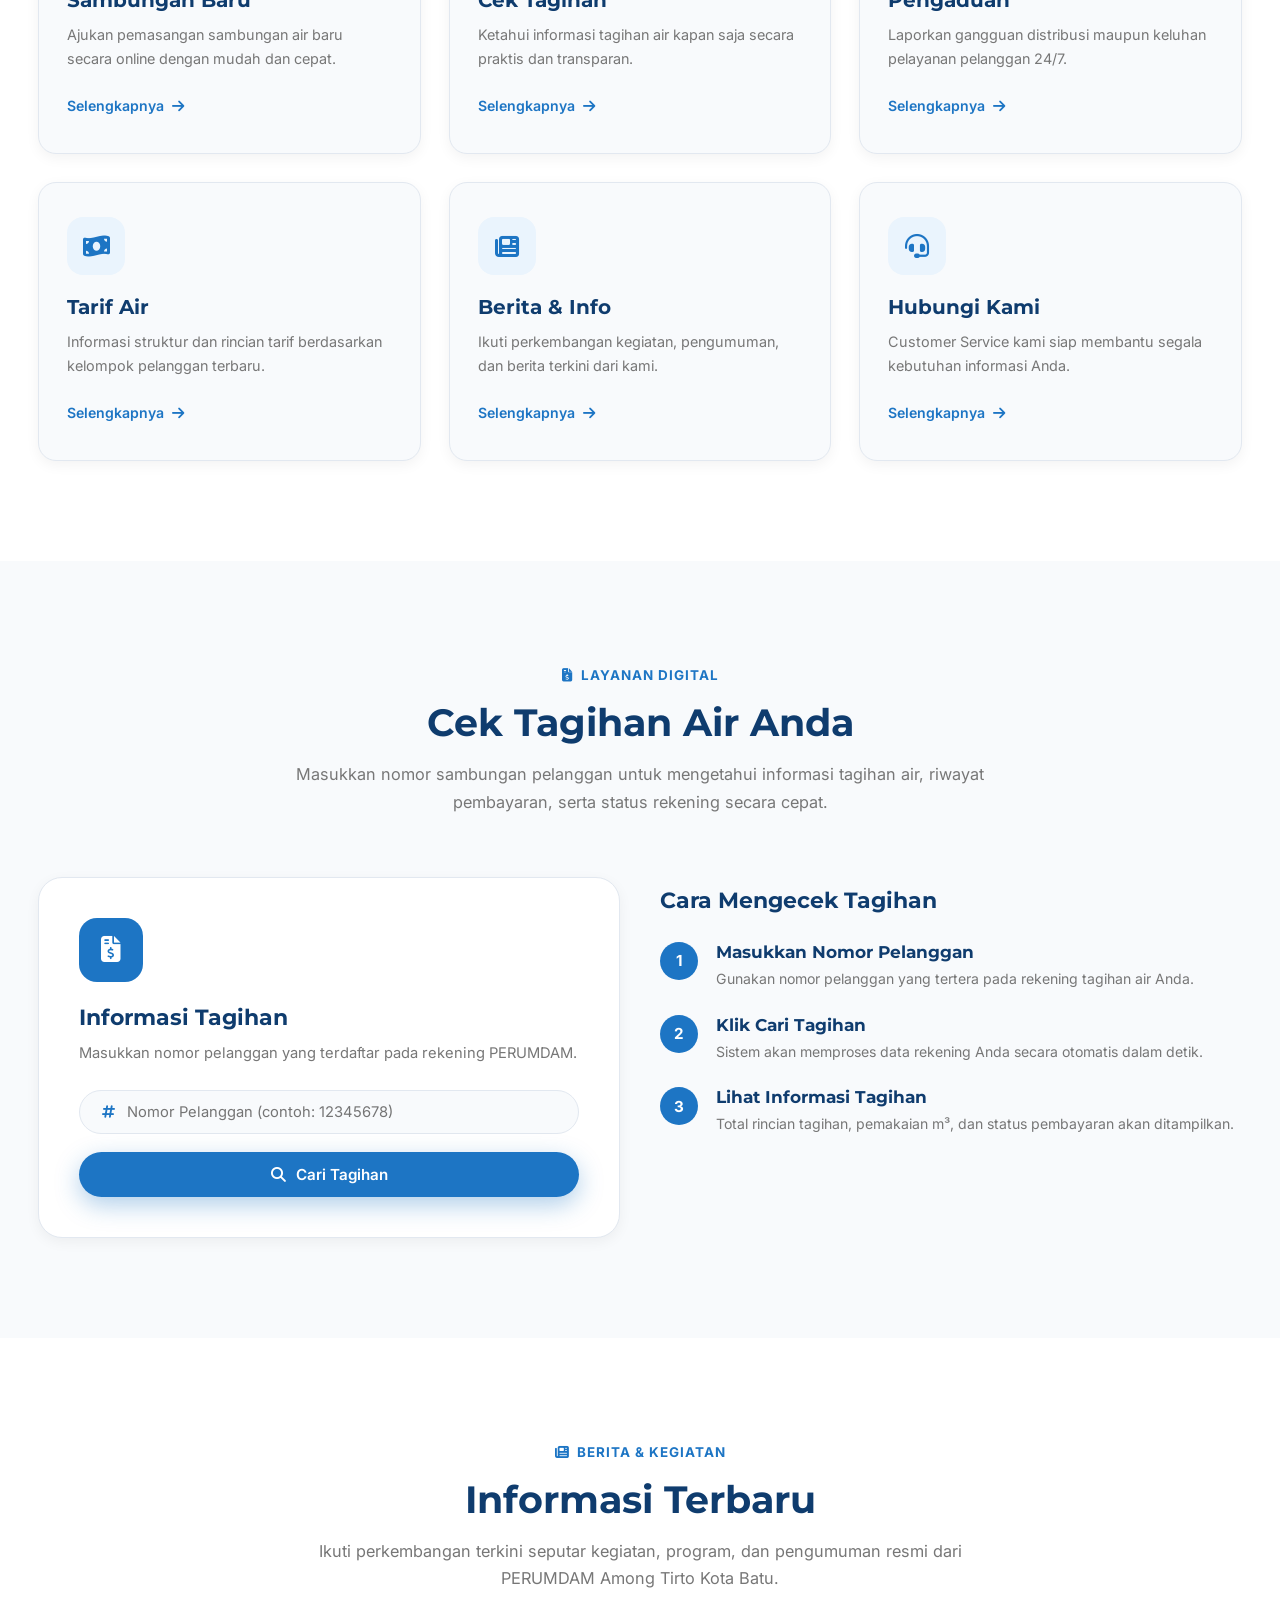
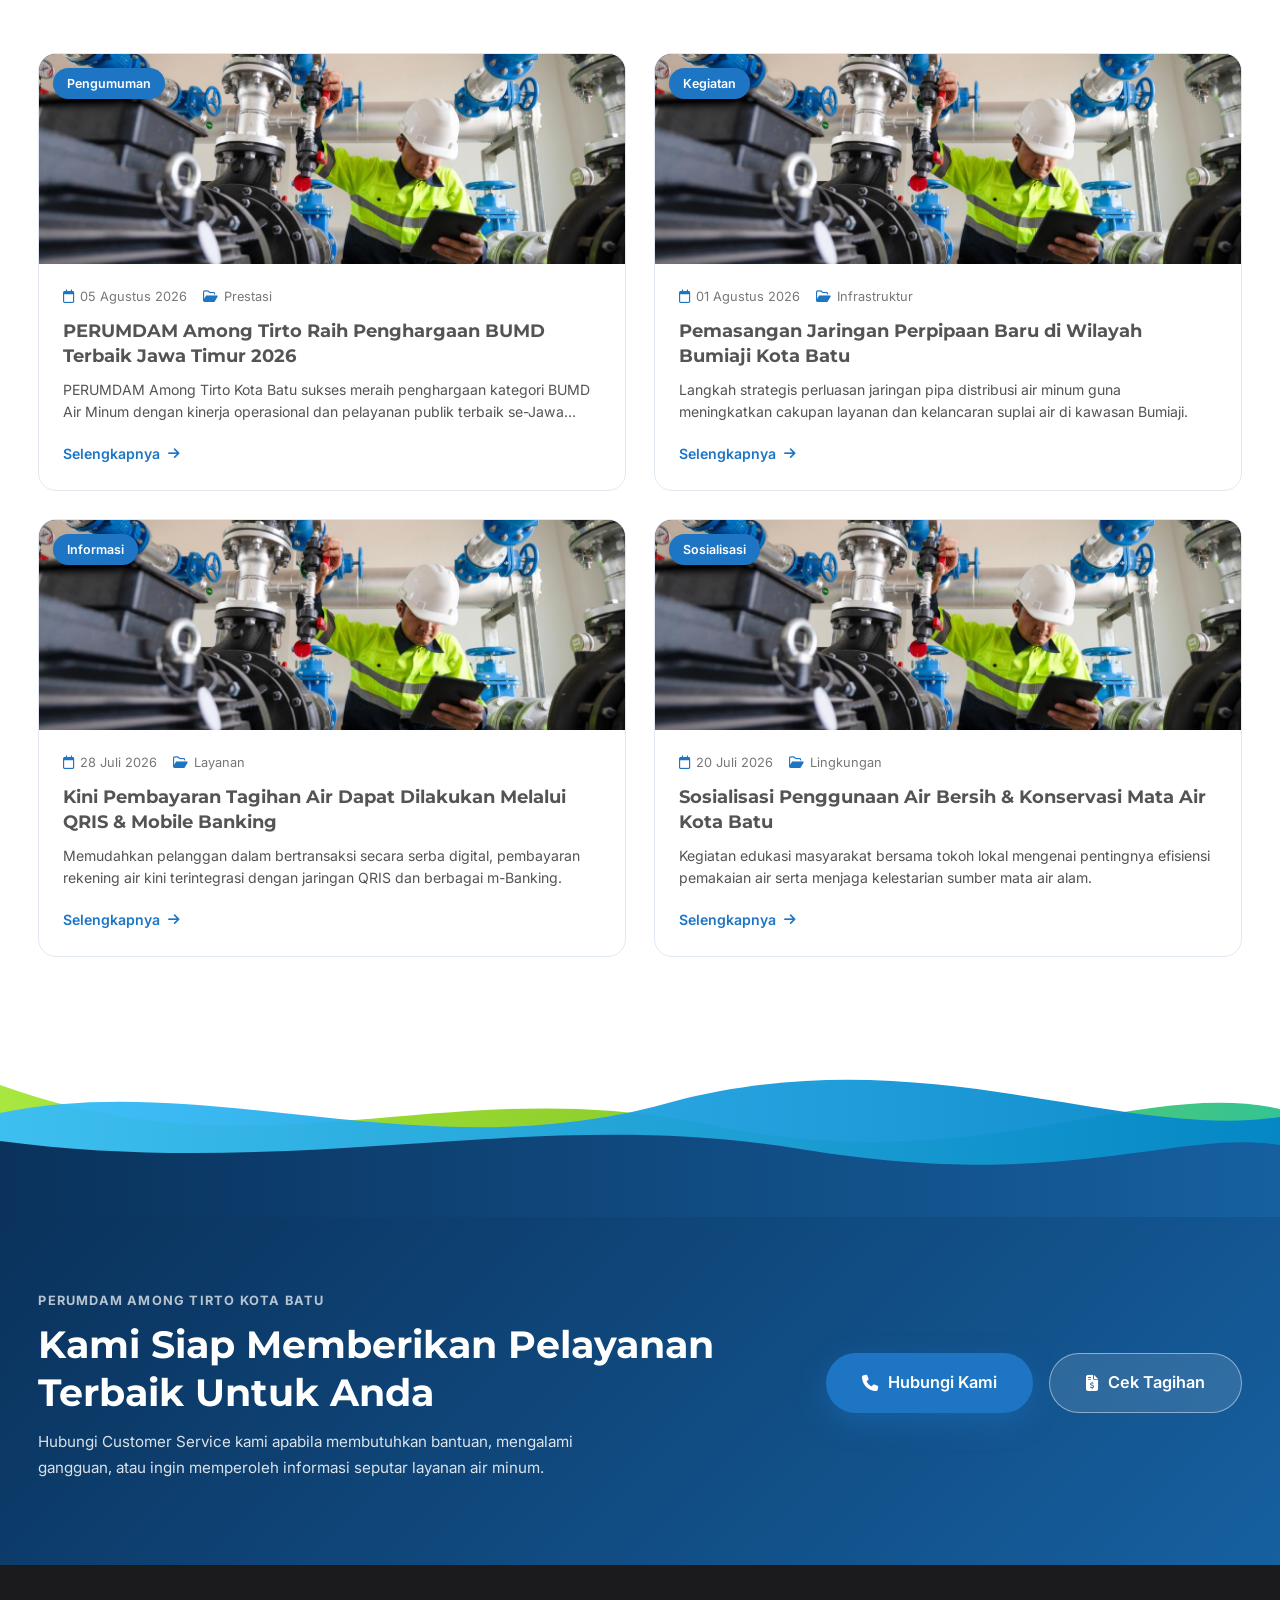
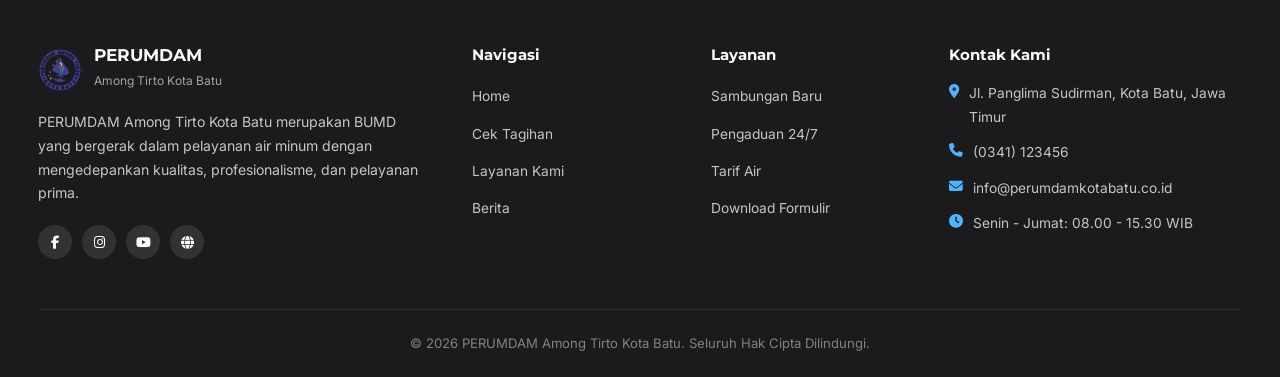
==== commit 8f1cd308: "mantap" ====
--- a/index.html
+++ b/index.html
@@ -240,12 +240,9 @@
         <i class="fa-solid fa-arrow-up"></i>
     </a>
 
-    <!-- ==========================================
-            JAVASCRIPT
-    =========================================== -->
-    <!-- Script komponen dipanggil pertama -->
+
+<!-- JAVASCRIPT  -->
     <script src="assets/js/components.js"></script>
-    <!-- Script utama dipanggil setelahnya -->
     <script src="assets/js/script.js"></script>
 
 </body>
